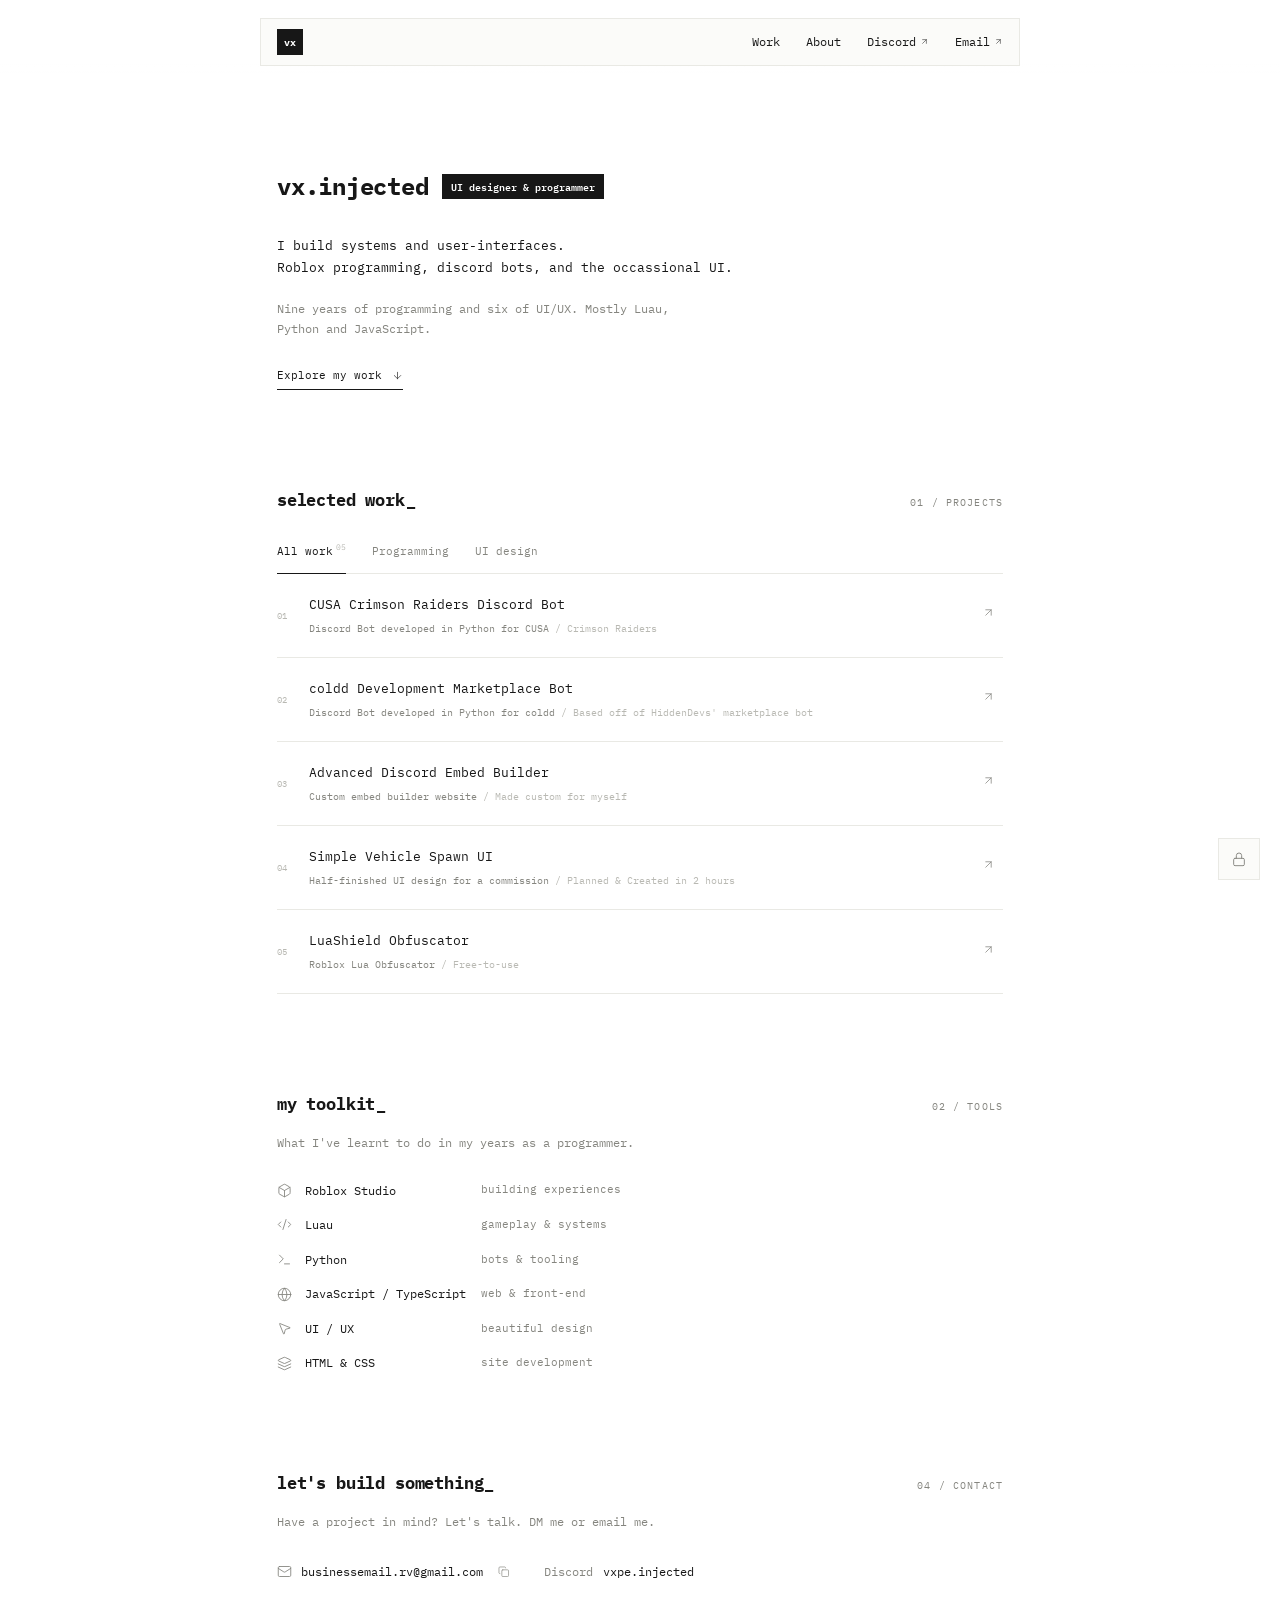
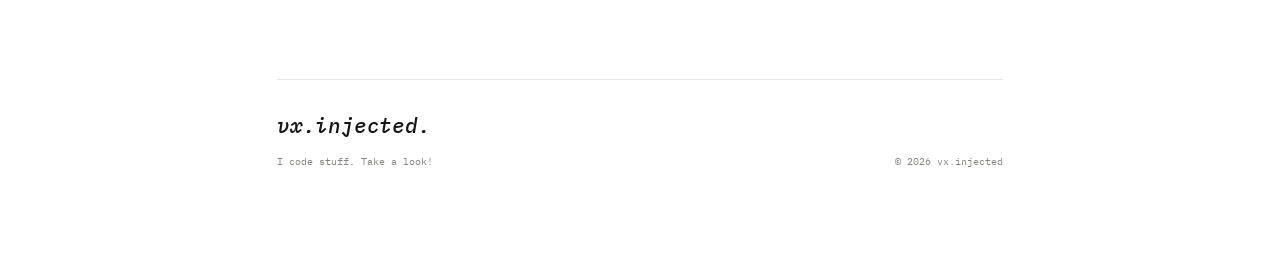
==== index.html @ 5417ff34 "Modify portfolio description and document title Updated the portfolio description and changed the do" ====
<!DOCTYPE html>
<html lang="en">
<head>
<meta charset="UTF-8">
<meta name="viewport" content="width=device-width, initial-scale=1">
<title>vx.injected</title>
<meta name="description" content="My portfolio (vx.injected), contact me on discord @vx.injected or via e-mail at vxpeinjected@coldd.dev.">
<meta name="theme-color" content="#ffffff">
<link rel="icon" type="image/png" href="favicon.png">
<link rel="preconnect" href="https://fonts.googleapis.com">
<link rel="preconnect" href="https://fonts.gstatic.com" crossorigin>
<link href="https://fonts.googleapis.com/css2?family=IBM+Plex+Mono:ital,wght@0,400;0,500;0,600;0,700;1,400;1,500&display=swap" rel="stylesheet">
<style>
:root{--bg:#fff;--paper:#fbfbf9;--ink:#171717;--mute:#85857f;--faint:#b9b9b3;--line:#e9e9e4;--fill:#f4f4f1;--ease:cubic-bezier(.2,.7,.2,1)}
*{box-sizing:border-box;margin:0;padding:0}
html{scroll-behavior:smooth;scroll-padding-top:96px}
body{background:var(--bg);color:var(--ink);font:13px/1.7 "IBM Plex Mono",ui-monospace,SFMono-Regular,Menlo,Consolas,monospace;-webkit-font-smoothing:antialiased;padding-bottom:90px}
body::before{content:"";position:fixed;top:0;left:0;right:0;height:20px;background:var(--bg);z-index:29;pointer-events:none}
a{color:inherit;text-decoration:none}
button{font:inherit;color:inherit;background:none;border:0;cursor:pointer;text-align:left}
svg.i{width:1em;height:1em;fill:none;stroke:currentColor;stroke-width:1.4;stroke-linecap:round;stroke-linejoin:round;flex-shrink:0}
::selection{background:var(--ink);color:#fff}

/* nav */
.navwrap{max-width:none;margin:0;padding:18px 12px 12px;position:sticky;top:0;z-index:30;background:linear-gradient(var(--bg) 78%,rgba(255,255,255,0))}
.navwrap .bar{max-width:760px;margin:0 auto}
.bar{display:flex;align-items:center;justify-content:space-between;height:48px;padding:0 16px;background:rgba(251,251,249,.9);border:1px solid var(--line);backdrop-filter:blur(8px);transition:box-shadow .3s}
.bar.stuck{box-shadow:0 6px 24px -14px rgba(0,0,0,.25)}
.logo{display:grid;place-items:center;width:26px;height:26px;background:var(--ink);color:#fff;font-size:10px;font-weight:700;letter-spacing:.04em;transition:transform .4s var(--ease),background .25s,color .25s,box-shadow .25s}
.logo:hover{transform:rotate(-8deg) scale(1.08);box-shadow:3px 3px 0 var(--faint)}
.links{display:flex;gap:26px}
.links a{position:relative;font-size:11.5px;display:inline-flex;align-items:center;gap:4px;padding:4px 0}
.links a::after{content:"";position:absolute;left:0;bottom:0;height:1px;width:100%;background:var(--ink);transform:scaleX(0);transform-origin:right;transition:transform .35s var(--ease)}
.links a:hover::after{transform:scaleX(1);transform-origin:left}
.links a svg{font-size:9px;transition:transform .3s var(--ease)}
.links a:hover svg{transform:translate(2px,-2px)}

.col{max-width:784px;margin:0 auto;padding:0 29px}

/* hero */
.hero{padding-top:72px}
.status{display:flex;align-items:center;gap:8px;font-size:9.5px;letter-spacing:.14em;text-transform:uppercase;color:var(--mute)}
.dot{position:relative;width:6px;height:6px;border-radius:50%;background:var(--ink)}
.dot::after{content:"";position:absolute;inset:-4px;border-radius:50%;border:1px solid var(--ink);opacity:0;animation:ping 2.4s infinite}
@keyframes ping{0%{transform:scale(.4);opacity:.5}80%,100%{transform:scale(1.5);opacity:0}}
.nameRow{display:flex;align-items:center;flex-wrap:wrap;gap:14px;margin-top:22px}
h1{font-size:24px;font-weight:700;letter-spacing:-.01em;line-height:1.2}
.badge{background:var(--ink);color:#fff;font-size:10px;font-weight:600;padding:4px 9px;transition:transform .3s var(--ease),box-shadow .3s}
.badge:hover{transform:translate(-2px,-2px);box-shadow:3px 3px 0 var(--faint)}
.tag{margin-top:34px;font-size:13px;white-space:pre-line}
.intro{margin-top:20px;font-size:12px;color:var(--mute);max-width:430px}
.explore{display:inline-flex;align-items:center;gap:10px;margin-top:26px;font-size:11px;padding-bottom:5px;border-bottom:1px solid var(--ink)}
.explore svg{transition:transform .45s var(--ease)}
.explore:hover svg{transform:translateY(3px)}

/* sections */
section.s{margin-top:96px}
.sh{display:flex;justify-content:space-between;align-items:baseline}
h2{font-size:17px;font-weight:700;letter-spacing:-.01em}
.cur{display:inline-block;animation:blink 1.1s steps(1) infinite;margin-left:1px}
@keyframes blink{50%{opacity:0}}
.lab{font-size:9.5px;letter-spacing:.12em;text-transform:uppercase;color:var(--mute)}
.blurb{margin-top:14px;font-size:11.5px;color:var(--mute)}

.tabs{position:relative;display:flex;gap:26px;margin-top:26px;border-bottom:1px solid var(--line)}
.tab{position:relative;padding:0 0 12px;font-size:11px;color:var(--mute);transition:color .25s}
.tab:hover,.tab.on{color:var(--ink)}
.tab sup{font-size:7.5px;margin-left:3px;color:var(--faint)}
.ink{position:absolute;left:0;bottom:-1px;height:1px;background:var(--ink);transition:left .45s var(--ease),width .45s var(--ease)}

.row{position:relative;display:grid;grid-template-columns:32px 1fr 30px;align-items:center;width:100%;padding:20px 0;border-bottom:1px solid var(--line)}
.row::before{content:"";position:absolute;inset:0;background:var(--fill);transform:scaleY(0);transform-origin:bottom;transition:transform .35s var(--ease);z-index:0}
.row:hover::before,.row:focus-visible::before{transform:scaleY(1)}
.row>*{position:relative;z-index:1}
.row .n{font-size:9px;color:var(--faint);transition:color .25s}
.row .rt{display:block;transition:transform .4s var(--ease)}
.row:hover .rt{transform:translateX(8px)}
.row:hover .n{color:var(--ink)}
.row .t{display:block;font-size:13px}
.row .m{display:block;margin-top:4px;font-size:10px;color:var(--mute)}
.row .m i{font-style:normal;color:var(--faint);margin-left:6px}
.row .ar{justify-self:center;color:var(--mute);font-size:13px;transition:transform .4s var(--ease),color .25s}
.row:hover .ar{transform:translate(-2px,-2px);color:var(--ink)}
.empty{padding:26px 0;font-size:11.5px;color:var(--mute);border-bottom:1px solid var(--line)}

/* toolkit */
.tools{margin-top:28px;display:grid;gap:15px}
.tool{display:grid;grid-template-columns:28px 176px 1fr;align-items:center;font-size:11.5px}
.tool svg{font-size:15px;color:var(--mute);transition:transform .4s var(--ease),color .25s}
.tool:hover svg{transform:rotate(-8deg) scale(1.2);color:var(--ink)}
.tool span.d{font-size:10.5px;color:var(--mute);transition:transform .35s var(--ease)}
.tool:hover span.d{transform:translateX(5px)}

/* gallery */
.gal{margin-top:28px;display:grid;grid-template-columns:repeat(5,1fr);gap:12px}
.item{display:block;width:100%}
.frame{border:1px solid var(--line);padding:5px;background:#fff;transition:transform .45s var(--ease),box-shadow .45s var(--ease),border-color .25s}
.item:hover .frame{transform:translateY(-6px) rotate(-.6deg);box-shadow:0 14px 26px -16px rgba(0,0,0,.35);border-color:var(--faint)}
.in{position:relative;aspect-ratio:126/156;background:var(--fill);display:grid;place-items:center;overflow:hidden}
.in img{position:absolute;inset:0;width:100%;height:100%;object-fit:cover;transition:transform .6s var(--ease)}
.item:hover .in img{transform:scale(1.05)}
.ph{display:grid;justify-items:center;gap:6px;color:var(--faint);font-size:7.5px;letter-spacing:.12em;text-transform:uppercase}
.ph svg{font-size:18px}
.in .gn{position:absolute;left:6px;bottom:5px;font-size:8px;color:var(--faint);z-index:1}
.item .cap{display:block;margin-top:14px;font-size:10px}

/* contact */
.contact{margin-top:28px;display:flex;align-items:center;flex-wrap:wrap;gap:6px 28px;font-size:11.5px}
.mail{display:inline-flex;align-items:center;gap:9px}
.mail>svg{font-size:15px;color:var(--mute)}
.copy{position:relative;display:inline-grid;place-items:center;width:24px;height:24px;color:var(--mute);transition:color .2s,transform .3s var(--ease)}
.copy:hover{color:var(--ink);transform:scale(1.15)}
.copy .tip{position:absolute;left:50%;bottom:130%;transform:translate(-50%,4px);background:var(--ink);color:#fff;font-size:9px;padding:2px 7px;opacity:0;pointer-events:none;transition:.25s var(--ease);white-space:nowrap}
.copy.ok .tip{opacity:1;transform:translate(-50%,0)}
.dc{display:inline-flex;gap:10px}
.dc b{font-weight:400;color:var(--mute)}

footer.f{margin-top:96px;padding-top:28px;border-top:1px solid var(--line)}
.fname{font-size:21px;font-style:italic;font-weight:500;letter-spacing:-.01em}
.frow{display:flex;justify-content:space-between;gap:12px;margin-top:10px;font-size:9.5px;color:var(--mute);flex-wrap:wrap}

/* lock */
.lock{position:fixed;right:20px;bottom:20px;z-index:40;width:42px;height:42px;display:grid;place-items:center;background:var(--paper);border:1px solid var(--line);color:var(--mute);font-size:16px;transition:transform .35s var(--ease),color .25s,border-color .25s,box-shadow .35s,background .25s}
.lock:hover{transform:translateY(-3px);color:#fff;background:var(--ink);border-color:var(--ink);box-shadow:3px 3px 0 var(--faint)}
.lock .sh2{transition:transform .35s var(--ease);transform-origin:12px 11px}
.lock:hover .sh2{transform:translateY(-2px) rotate(-14deg)}

/* modal */
.modal{position:fixed;inset:0;z-index:60;display:grid;place-items:center;padding:20px;background:rgba(20,20,18,.42);backdrop-filter:blur(7px);opacity:0;visibility:hidden;transition:opacity .3s,visibility .3s}
.modal.open{opacity:1;visibility:visible}
.dlg{position:relative;width:min(900px,100%);max-height:94vh;overflow:auto;background:#fff;padding:44px 48px 34px;transform:translateY(18px) scale(.97);transition:transform .45s var(--ease)}
.modal.open .dlg{transform:none}
.x{position:absolute;right:20px;top:18px;width:34px;height:34px;display:grid;place-items:center;font-size:18px;transition:transform .35s var(--ease)}
.x:hover{transform:rotate(90deg)}
.eb{font-size:9.5px;letter-spacing:.12em;text-transform:uppercase;color:var(--mute)}
.dlg h3{margin-top:18px;font-size:21px;font-weight:700;letter-spacing:-.01em}
.media{position:relative;margin-top:24px;aspect-ratio:16/9;background:var(--fill);border:1px solid var(--line);display:grid;place-items:center;overflow:hidden}
.media img{position:absolute;inset:0;width:100%;height:100%;object-fit:contain;background:var(--fill);transition:opacity .3s}
.mb{position:absolute;top:50%;transform:translateY(-50%);width:38px;height:38px;display:grid;place-items:center;background:rgba(255,255,255,.94);border:1px solid var(--line);font-size:15px;text-align:center;z-index:2;transition:background .25s,color .25s,transform .3s var(--ease),border-color .25s}
.mb.l{left:12px}.mb.r{right:12px}
.mb:hover{background:var(--ink);color:#fff;border-color:var(--ink)}
.mb.l:hover{transform:translateY(-50%) translateX(-3px)}.mb.r:hover{transform:translateY(-50%) translateX(3px)}
.cnt{position:absolute;left:12px;bottom:10px;z-index:2;font-size:9.5px;letter-spacing:.1em;background:rgba(255,255,255,.94);border:1px solid var(--line);padding:2px 8px}
.icap{margin-top:10px;font-size:11px;color:var(--mute);min-height:0}
.thumbs{display:flex;gap:8px;margin-top:12px;overflow-x:auto;padding:2px 2px 6px}
.thumbs button{flex:0 0 88px;aspect-ratio:16/10;border:1px solid var(--line);padding:2px;background:#fff;opacity:.5;transition:opacity .25s,border-color .25s,transform .3s var(--ease)}
.thumbs button:hover{opacity:.85;transform:translateY(-2px)}
.thumbs button.on{opacity:1;border-color:var(--ink)}
.thumbs img{display:block;width:100%;height:100%;object-fit:cover}
.media .ph{font-size:10px;gap:8px;text-transform:none;letter-spacing:0}
.media .ph svg{font-size:32px}
.dlg .desc{margin-top:24px;font-size:12.5px;color:#3d3d39;white-space:pre-line}
.chips{display:flex;flex-wrap:wrap;gap:8px;margin-top:16px}
.chips span{border:1px solid var(--line);padding:3px 9px;font-size:10px;transition:background .2s,color .2s,border-color .2s}
.chips span:hover{background:var(--ink);color:#fff;border-color:var(--ink)}
.visit{display:inline-flex;align-items:center;gap:8px;margin-top:20px;padding:9px 15px;border:1px solid var(--ink);font-size:11px;background:linear-gradient(var(--ink),var(--ink)) left/0 100% no-repeat;transition:background-size .4s var(--ease),color .3s}
.visit:hover{background-size:100% 100%;color:#fff}
.visit svg{transition:transform .3s var(--ease)}
.visit:hover svg{transform:translate(2px,-2px)}
.mnav{display:flex;align-items:center;justify-content:space-between;margin-top:30px;padding-top:16px;border-top:1px solid var(--line);font-size:10.5px;color:var(--mute)}
.mnav button{display:inline-flex;gap:6px;align-items:center;transition:color .2s,transform .3s var(--ease)}
.mnav button:hover{color:var(--ink)}
.mnav .pv:hover{transform:translateX(-3px)}.mnav .nx:hover{transform:translateX(3px)}
.mnav button[disabled]{opacity:.3;pointer-events:none}

/* password */
.pwdlg{width:min(400px,100%);padding:34px 32px 28px}
.pwdlg h3{font-size:16px;margin-top:14px}
.pwdlg p{font-size:11px;color:var(--mute);margin-top:6px}
.pwdlg form{margin-top:20px;display:flex;gap:8px}
.pwdlg input{flex:1;min-width:0;border:1px solid var(--line);padding:10px 12px;font:inherit;font-size:12px;outline:none;transition:border-color .2s}
.pwdlg input:focus{border-color:var(--ink)}
.go{padding:0 16px;background:var(--ink);color:#fff;font-size:11px;transition:transform .3s var(--ease),box-shadow .3s}
.go:hover{transform:translate(-2px,-2px);box-shadow:3px 3px 0 var(--faint)}
.err{height:14px;margin-top:10px;font-size:10px;color:#b3261e}
.shake{animation:shake .4s}
@keyframes shake{20%,60%{transform:translateX(-7px)}40%,80%{transform:translateX(7px)}}

/* reveal */
.rv{opacity:0;transform:translateY(16px);transition:opacity .8s var(--ease),transform .8s var(--ease);transition-delay:var(--d,0s)}
.rv.show{opacity:1;transform:none}
@media(max-width:640px){
  .col{padding:0 20px}.navwrap{padding:0 10px}.links{gap:16px}
  .gal{grid-template-columns:repeat(3,1fr)}
  .tool{grid-template-columns:26px 132px 1fr}
  .dlg{padding:34px 22px 24px}.dlg h3{font-size:18px}
  .hero{padding-top:56px}
}
@media(prefers-reduced-motion:reduce){*{animation:none!important;transition:none!important}.rv{opacity:1;transform:none}}
</style>
</head>
<body>

<div class="navwrap"><div class="bar" id="bar">
  <a class="logo" id="logo" href="#top" aria-label="home">VX</a>
  <nav class="links">
    <a href="#work">Work</a>
    <a href="#about">About</a>
    <a id="nDiscord" href="#contact">Discord <svg class="i"><use href="#i-ur"/></svg></a>
    <a id="nEmail" href="#contact">Email <svg class="i"><use href="#i-ur"/></svg></a>
  </nav>
</div></div>

<main class="col" id="top">
  <section class="hero" id="about">
    <div class="status rv" id="status"><span class="dot"></span><span id="statusT"></span></div>
    <div class="nameRow rv" style="--d:.08s"><h1 id="name"></h1><span class="badge" id="badge"></span></div>
    <p class="tag rv" style="--d:.16s" id="tag"></p>
    <p class="intro rv" style="--d:.24s" id="intro"></p>
    <a class="explore rv" style="--d:.32s" href="#work">Explore my work <svg class="i"><use href="#i-down"/></svg></a>
  </section>

  <section class="s" id="work">
    <div class="sh rv"><h2>selected work<span class="cur">_</span></h2><span class="lab">01 / Projects</span></div>
    <div class="tabs rv" id="tabs" style="--d:.06s">
      <button class="tab on" data-f="all">All work<sup id="cAll">00</sup></button>
      <button class="tab" data-f="programming">Programming</button>
      <button class="tab" data-f="ui design">UI design</button>
      <span class="ink" id="inkbar"></span>
    </div>
    <div id="list"></div>
  </section>

  <section class="s" id="toolkit">
    <div class="sh rv"><h2>my toolkit<span class="cur">_</span></h2><span class="lab">02 / Tools</span></div>
    <p class="blurb rv" id="tkB"></p>
    <div class="tools" id="tools"></div>
  </section>

  <section class="s" id="gallery">
    <div class="sh rv"><h2>interface explorations<span class="cur">_</span></h2><span class="lab">03 / Gallery</span></div>
    <p class="blurb rv" id="gaB"></p>
    <div class="gal" id="gal"></div>
  </section>

  <section class="s" id="contact">
    <div class="sh rv"><h2>let's build something<span class="cur">_</span></h2><span class="lab">04 / Contact</span></div>
    <p class="blurb rv" id="coB"></p>
    <div class="contact rv" style="--d:.1s">
      <span class="mail"><svg class="i"><use href="#i-mail"/></svg><span id="email"></span>
        <button class="copy" id="copy" aria-label="copy email"><svg class="i"><use href="#i-copy"/></svg><span class="tip">copied</span></button></span>
      <span class="dc"><b>Discord</b><span id="disc"></span></span>
    </div>
  </section>

  <footer class="f rv">
    <div class="fname" id="fname"></div>
    <div class="frow"><span id="fnote"></span><span id="fcopy"></span></div>
  </footer>
</main>

<button class="lock" id="lock" aria-label="manage site">
  <svg class="i" viewBox="0 0 24 24"><rect width="16" height="11" x="4" y="11" rx="2"/><g class="sh2"><path d="M8 11V7a4 4 0 0 1 8 0v4"/></g></svg>
</button>

<div class="modal" id="modal"><div class="dlg" id="dlg" role="dialog" aria-modal="true"></div></div>

<div class="modal" id="pw"><div class="dlg pwdlg" id="pwd" role="dialog" aria-modal="true">
  <button class="x" id="pwx" aria-label="close"><svg class="i"><use href="#i-x"/></svg></button>
  <div class="eb">restricted</div>
  <h3>enter password</h3>
  <p>Management access only.</p>
  <form id="pwf"><input id="pwi" type="password" autocomplete="off" placeholder="password" aria-label="password"><button class="go" type="submit">unlock</button></form>
  <div class="err" id="pwe"></div>
</div></div>

<svg width="0" height="0" style="position:absolute" aria-hidden="true">
<symbol id="i-ur" viewBox="0 0 24 24"><path d="M7 7h10v10"/><path d="M7 17 17 7"/></symbol>
<symbol id="i-down" viewBox="0 0 24 24"><path d="M12 5v14"/><path d="m19 12-7 7-7-7"/></symbol>
<symbol id="i-mail" viewBox="0 0 24 24"><rect width="20" height="16" x="2" y="4" rx="2"/><path d="m22 7-8.97 5.7a1.94 1.94 0 0 1-2.06 0L2 7"/></symbol>
<symbol id="i-copy" viewBox="0 0 24 24"><rect width="14" height="14" x="8" y="8" rx="2"/><path d="M4 16c-1.1 0-2-.9-2-2V4c0-1.1.9-2 2-2h10c1.1 0 2 .9 2 2"/></symbol>
<symbol id="i-x" viewBox="0 0 24 24"><path d="M18 6 6 18"/><path d="m6 6 12 12"/></symbol>
<symbol id="i-image" viewBox="0 0 24 24"><rect width="18" height="18" x="3" y="3" rx="2"/><circle cx="9" cy="9" r="2"/><path d="m21 15-3.09-3.09a2 2 0 0 0-2.82 0L6 21"/></symbol>
<symbol id="i-cube" viewBox="0 0 24 24"><path d="M21 8a2 2 0 0 0-1-1.73l-7-4a2 2 0 0 0-2 0l-7 4A2 2 0 0 0 3 8v8a2 2 0 0 0 1 1.73l7 4a2 2 0 0 0 2 0l7-4A2 2 0 0 0 21 16Z"/><path d="m3.3 7 8.7 5 8.7-5"/><path d="M12 22V12"/></symbol>
<symbol id="i-code" viewBox="0 0 24 24"><path d="m18 16 4-4-4-4"/><path d="m6 8-4 4 4 4"/><path d="m14.5 4-5 16"/></symbol>
<symbol id="i-pen" viewBox="0 0 24 24"><path d="M15.707 21.293a1 1 0 0 1-1.414 0l-1.586-1.586a1 1 0 0 1 0-1.414l5.586-5.586a1 1 0 0 1 1.414 0l1.586 1.586a1 1 0 0 1 0 1.414z"/><path d="m18 13-1.375-6.874a1 1 0 0 0-.746-.776L3.235 2.028a1 1 0 0 0-1.207 1.207L5.35 15.879a1 1 0 0 0 .776.746L13 18"/><path d="m2.3 2.3 7.286 7.286"/><circle cx="11" cy="11" r="2"/></symbol>
<symbol id="i-cursor" viewBox="0 0 24 24"><path d="M4.037 4.688a.495.495 0 0 1 .651-.651l16 6.5a.5.5 0 0 1-.063.947l-6.124 1.58a2 2 0 0 0-1.438 1.435l-1.579 6.126a.5.5 0 0 1-.947.063z"/></symbol>
<symbol id="i-layers" viewBox="0 0 24 24"><path d="M12.83 2.18a2 2 0 0 0-1.66 0L2.6 6.08a1 1 0 0 0 0 1.83l8.58 3.91a2 2 0 0 0 1.66 0l8.58-3.9a1 1 0 0 0 0-1.83Z"/><path d="m22 17.65-9.17 4.16a2 2 0 0 1-1.66 0L2 17.65"/><path d="m22 12.65-9.17 4.16a2 2 0 0 1-1.66 0L2 12.65"/></symbol>
<symbol id="i-terminal" viewBox="0 0 24 24"><polyline points="4 17 10 11 4 5"/><line x1="12" x2="20" y1="19" y2="19"/></symbol>
<symbol id="i-globe" viewBox="0 0 24 24"><circle cx="12" cy="12" r="10"/><path d="M12 2a14.5 14.5 0 0 0 0 20 14.5 14.5 0 0 0 0-20"/><path d="M2 12h20"/></symbol>
</svg>

<script>
const HASH="03fd53d650c9f7d10366978eed4f17213322e3159279042067c80cd8931dc861";
const DEFAULT={"site": {"name": "vx.injected", "logo": "VX", "badge": "programmer & UI designer", "status": "open for commissions", "statusOn": true, "tagline": "I build systems and interfaces.\nRoblox programming, bots and thoughtful UI design.", "intro": "Nine years of programming and six of UI/UX. Mostly Luau, Python and JavaScript. Based in England.", "email": "businessemail.rv@gmail.com", "discord": "vxpe.injected", "discordUrl": "", "toolkitBlurb": "The tools behind the pixels and the play.", "galleryBlurb": "A little space for screens, concepts, and experiments.", "contactBlurb": "Have a project in mind? Let's talk.", "footerNote": "Code with purpose. Design with care."}, "projects": [], "toolkit": [{"id": "t1", "name": "Roblox Studio", "desc": "building experiences", "icon": "cube"}, {"id": "t2", "name": "Luau", "desc": "gameplay & systems", "icon": "code"}, {"id": "t3", "name": "Python", "desc": "bots & tooling", "icon": "terminal"}, {"id": "t4", "name": "JavaScript / TypeScript", "desc": "web & front-end", "icon": "globe"}, {"id": "t5", "name": "UI / UX", "desc": "player-first design", "icon": "cursor"}], "gallery": []};
const $=(s,r=document)=>r.querySelector(s);
const esc=s=>String(s==null?"":s).replace(/[&<>"']/g,c=>({"&":"&amp;","<":"&lt;",">":"&gt;",'"':"&quot;","'":"&#39;"}[c]));
const url=u=>/^https?:\/\//i.test(u||"")?u:"";
const img=u=>/^(https?:\/\/|uploads\/|data:image\/)/i.test(u||"")?u:"";
const ico=n=>`<svg class="i"><use href="#i-${n}"/></svg>`;
const pad=n=>String(n).padStart(2,"0");
let D=DEFAULT, filter="all", cur=null;

function norm(d){
  d=d||{};
  return {site:Object.assign({},DEFAULT.site,d.site||{}),
    projects:Array.isArray(d.projects)?d.projects:[],
    toolkit:Array.isArray(d.toolkit)?d.toolkit:DEFAULT.toolkit,
    gallery:Array.isArray(d.gallery)?d.gallery:[]};
}
async function load(){
  try{const r=await fetch("data.json?"+Date.now(),{cache:"no-store"});if(r.ok)D=norm(await r.json());}catch(e){D=norm(DEFAULT)}
  render();
}

function render(){
  const s=D.site;
  document.title=s.name+" - "+s.badge;
  $("#logo").textContent=s.logo||"VX";
  $("#name").textContent=s.name;
  $("#badge").textContent=s.badge;
  $("#tag").textContent=s.tagline;
  $("#intro").textContent=s.intro;
  const st=$("#status");st.style.display=s.statusOn&&s.status?"":"none";$("#statusT").textContent=s.status;
  $("#email").textContent=s.email;
  $("#nEmail").href="mailto:"+s.email;
  const du=url(s.discordUrl);
  const nd=$("#nDiscord");nd.href=du||"#contact";if(du){nd.target="_blank";nd.rel="noopener"}else{nd.removeAttribute("target")}
  $("#disc").textContent=s.discord;
  $("#tkB").textContent=s.toolkitBlurb;$("#gaB").textContent=s.galleryBlurb;$("#coB").textContent=s.contactBlurb;
  $("#fname").textContent=s.name+".";$("#fnote").textContent=s.footerNote;$("#fcopy").textContent="© "+new Date().getFullYear()+" "+s.name;
  $("#cAll").textContent=pad(D.projects.length);
  renderList();
  $("#toolkit").style.display=D.toolkit.length?"":"none";
  $("#tools").innerHTML=D.toolkit.map((t,i)=>`<div class="tool rv" style="--d:${i*.06}s">${ico(t.icon||"cube")}<span>${esc(t.name)}</span><span class="d">${esc(t.desc)}</span></div>`).join("");
  $("#gallery").style.display=D.gallery.length?"":"none";
  $("#gal").innerHTML=D.gallery.map((g,i)=>`<button class="item rv" style="--d:${i*.07}s" data-g="${i}"><div class="frame"><div class="in">${img(g.image)?`<img src="${esc(img(g.image))}" alt="${esc(g.caption)}" loading="lazy">`:`<div class="ph">${ico("image")}<span>no image</span></div>`}<span class="gn">${pad(i+1)}</span></div></div><span class="cap">${esc(g.caption)}</span></button>`).join("");
  reveal();placeInk();
}
function vis(){return filter==="all"?D.projects:D.projects.filter(p=>(p.category||"programming")===filter)}
function renderList(){
  const L=vis();
  $("#list").innerHTML=L.length?L.map((p,i)=>`<button class="row rv" style="--d:${i*.07}s" data-p="${i}"><span class="n">${pad(i+1)}</span><span class="rt"><span class="t">${esc(p.title)}</span><span class="m">${esc(p.meta||"")}${p.note?`<i>/ ${esc(p.note)}</i>`:""}</span></span><span class="ar">${ico("ur")}</span></button>`).join(""):`<div class="empty rv">${D.projects.length?"nothing in this category yet.":"projects coming soon."}</div>`;
  reveal();
}
let io;
function reveal(){
  io&&io.disconnect();
  io=new IntersectionObserver(es=>es.forEach(e=>{if(e.isIntersecting){
    const t=e.target;t.classList.add("show");io.unobserve(t);
    const done=()=>{t.classList.remove("rv","show");t.style.removeProperty("--d")};
    t.addEventListener("transitionend",ev=>{if(ev.target===t&&ev.propertyName==="opacity")done()});
    setTimeout(done,(parseFloat(t.style.getPropertyValue("--d"))||0)*1000+1100);
  }}),{threshold:.08,rootMargin:"0px 0px -4% 0px"});
  document.querySelectorAll(".rv:not(.show)").forEach(el=>io.observe(el));
}
function placeInk(){const t=$(".tab.on"),k=$("#inkbar");if(!t)return;k.style.left=t.offsetLeft+"px";k.style.width=t.offsetWidth+"px"}

$("#tabs").addEventListener("click",e=>{const b=e.target.closest(".tab");if(!b)return;
  document.querySelectorAll(".tab").forEach(x=>x.classList.toggle("on",x===b));filter=b.dataset.f;placeInk();renderList()});
addEventListener("resize",placeInk);
addEventListener("scroll",()=>$("#bar").classList.toggle("stuck",scrollY>20),{passive:true});
document.fonts&&document.fonts.ready.then(placeInk);

/* modal */
function openM(kind,i){
  cur={kind,i};drawM();$("#modal").classList.add("open");document.body.style.overflow="hidden";
}
function imgsOf(it){
  if(Array.isArray(it.images)&&it.images.length)return it.images.filter(x=>img(x&&x.src));
  return img(it.image)?[{src:it.image,caption:""}]:[];
}
function drawM(){
  const {kind,i}=cur,L=kind==="p"?vis():D.gallery,it=L[i];if(!it)return closeM();
  const ims=imgsOf(it),multi=ims.length>1,lk=url(it.link);
  cur.ims=ims;cur.k=0;
  const media=`<div class="media">${ims.length?`<img id="mimg" alt="">`:`<div class="ph">${ico("image")}<span>no preview yet</span></div>`}${multi?`<button class="mb l" data-im="-1" aria-label="previous image">←</button><button class="mb r" data-im="1" aria-label="next image">→</button><span class="cnt" id="cnt"></span>`:""}</div><div class="icap" id="icap"></div>${multi?`<div class="thumbs" id="thumbs">${ims.map((m,n)=>`<button data-th="${n}" aria-label="image ${n+1}"><img src="${esc(img(m.src))}" alt=""></button>`).join("")}</div>`:""}`;
  const eb=kind==="p"?`project preview / ${esc(it.category||"programming")}`:`image preview / ${pad(i+1)}`;
  const title=kind==="p"?it.title:(it.title||it.caption);
  const tags=kind==="p"&&it.tags&&it.tags.length?`<div class="chips">${it.tags.map(t=>`<span>${esc(t)}</span>`).join("")}</div>`:"";
  $("#dlg").innerHTML=`<button class="x" data-close aria-label="close">${ico("x")}</button>
  <div class="eb">${eb}</div><h3>${esc(title)}</h3>${media}
  ${it.desc?`<p class="desc">${esc(it.desc)}</p>`:""}${tags}
  ${lk?`<a class="visit" href="${esc(lk)}" target="_blank" rel="noopener">view project ${ico("ur")}</a>`:""}
  <div class="mnav"><button class="pv" ${i===0?"disabled":""} data-nav="-1">← prev</button><span>${pad(i+1)} / ${pad(L.length)}</span><button class="nx" ${i===L.length-1?"disabled":""} data-nav="1">next →</button></div>`;
  if(ims.length)setImg(0,true);
}
function setImg(n,first){
  const ims=cur.ims;if(!ims||!ims.length)return;
  n=(n+ims.length)%ims.length;cur.k=n;
  const el=$("#mimg"),m=ims[n];if(!el)return;
  const apply=()=>{el.src=img(m.src);el.alt=m.caption||"";el.style.opacity=1};
  if(first)apply();else{el.style.opacity=0;clearTimeout(setImg.t);setImg.t=setTimeout(apply,170)}
  $("#icap").textContent=m.caption||"";
  const c=$("#cnt");if(c)c.textContent=pad(n+1)+" / "+pad(ims.length);
  document.querySelectorAll("#thumbs button").forEach((b,k)=>b.classList.toggle("on",k===n));
}
function closeM(){$("#modal").classList.remove("open");document.body.style.overflow=""}
$("#list").addEventListener("click",e=>{const r=e.target.closest(".row");if(r)openM("p",+r.dataset.p)});
$("#gal").addEventListener("click",e=>{const r=e.target.closest(".item");if(r)openM("g",+r.dataset.g)});
$("#modal").addEventListener("click",e=>{
  if(e.target.id==="modal"||e.target.closest("[data-close]"))return closeM();
  const im=e.target.closest("[data-im]");if(im)return setImg(cur.k+ +im.dataset.im);
  const th=e.target.closest("[data-th]");if(th)return setImg(+th.dataset.th);
  const n=e.target.closest("[data-nav]");if(n){cur.i+=+n.dataset.nav;drawM()}});

/* copy */
$("#copy").addEventListener("click",async()=>{
  try{await navigator.clipboard.writeText(D.site.email)}catch(e){const t=document.createElement("textarea");t.value=D.site.email;document.body.appendChild(t);t.select();document.execCommand("copy");t.remove()}
  const b=$("#copy");b.classList.add("ok");setTimeout(()=>b.classList.remove("ok"),1400)});

/* lock */
const pwM=$("#pw");
$("#lock").addEventListener("click",()=>{pwM.classList.add("open");$("#pwe").textContent="";setTimeout(()=>$("#pwi").focus(),150)});
function closePw(){pwM.classList.remove("open");$("#pwi").value=""}
$("#pwx").addEventListener("click",closePw);
pwM.addEventListener("click",e=>{if(e.target===pwM)closePw()});
async function sha(t){const b=await crypto.subtle.digest("SHA-256",new TextEncoder().encode(t));return [...new Uint8Array(b)].map(x=>x.toString(16).padStart(2,"0")).join("")}
$("#pwf").addEventListener("submit",async e=>{
  e.preventDefault();
  if(!(window.crypto&&crypto.subtle)){$("#pwe").textContent="needs a secure (https) connection";return}
  const h=await sha($("#pwi").value);
  if(h===HASH){sessionStorage.setItem("vx_auth",HASH);location.href="admin.html"}
  else{$("#pwe").textContent="wrong password";$("#pwi").value="";const d=$("#pwd");d.classList.remove("shake");void d.offsetWidth;d.classList.add("shake")}
});
addEventListener("keydown",e=>{
  if(e.key==="Escape"){closeM();closePw()}
  if($("#modal").classList.contains("open")&&cur){
    const many=cur.ims&&cur.ims.length>1;
    if(e.key==="ArrowRight"){if(many)setImg(cur.k+1);else{const L=cur.kind==="p"?vis():D.gallery;if(cur.i<L.length-1){cur.i++;drawM()}}}
    if(e.key==="ArrowLeft"){if(many)setImg(cur.k-1);else if(cur.i>0){cur.i--;drawM()}}}
});
load();
</script>
</body>
</html>
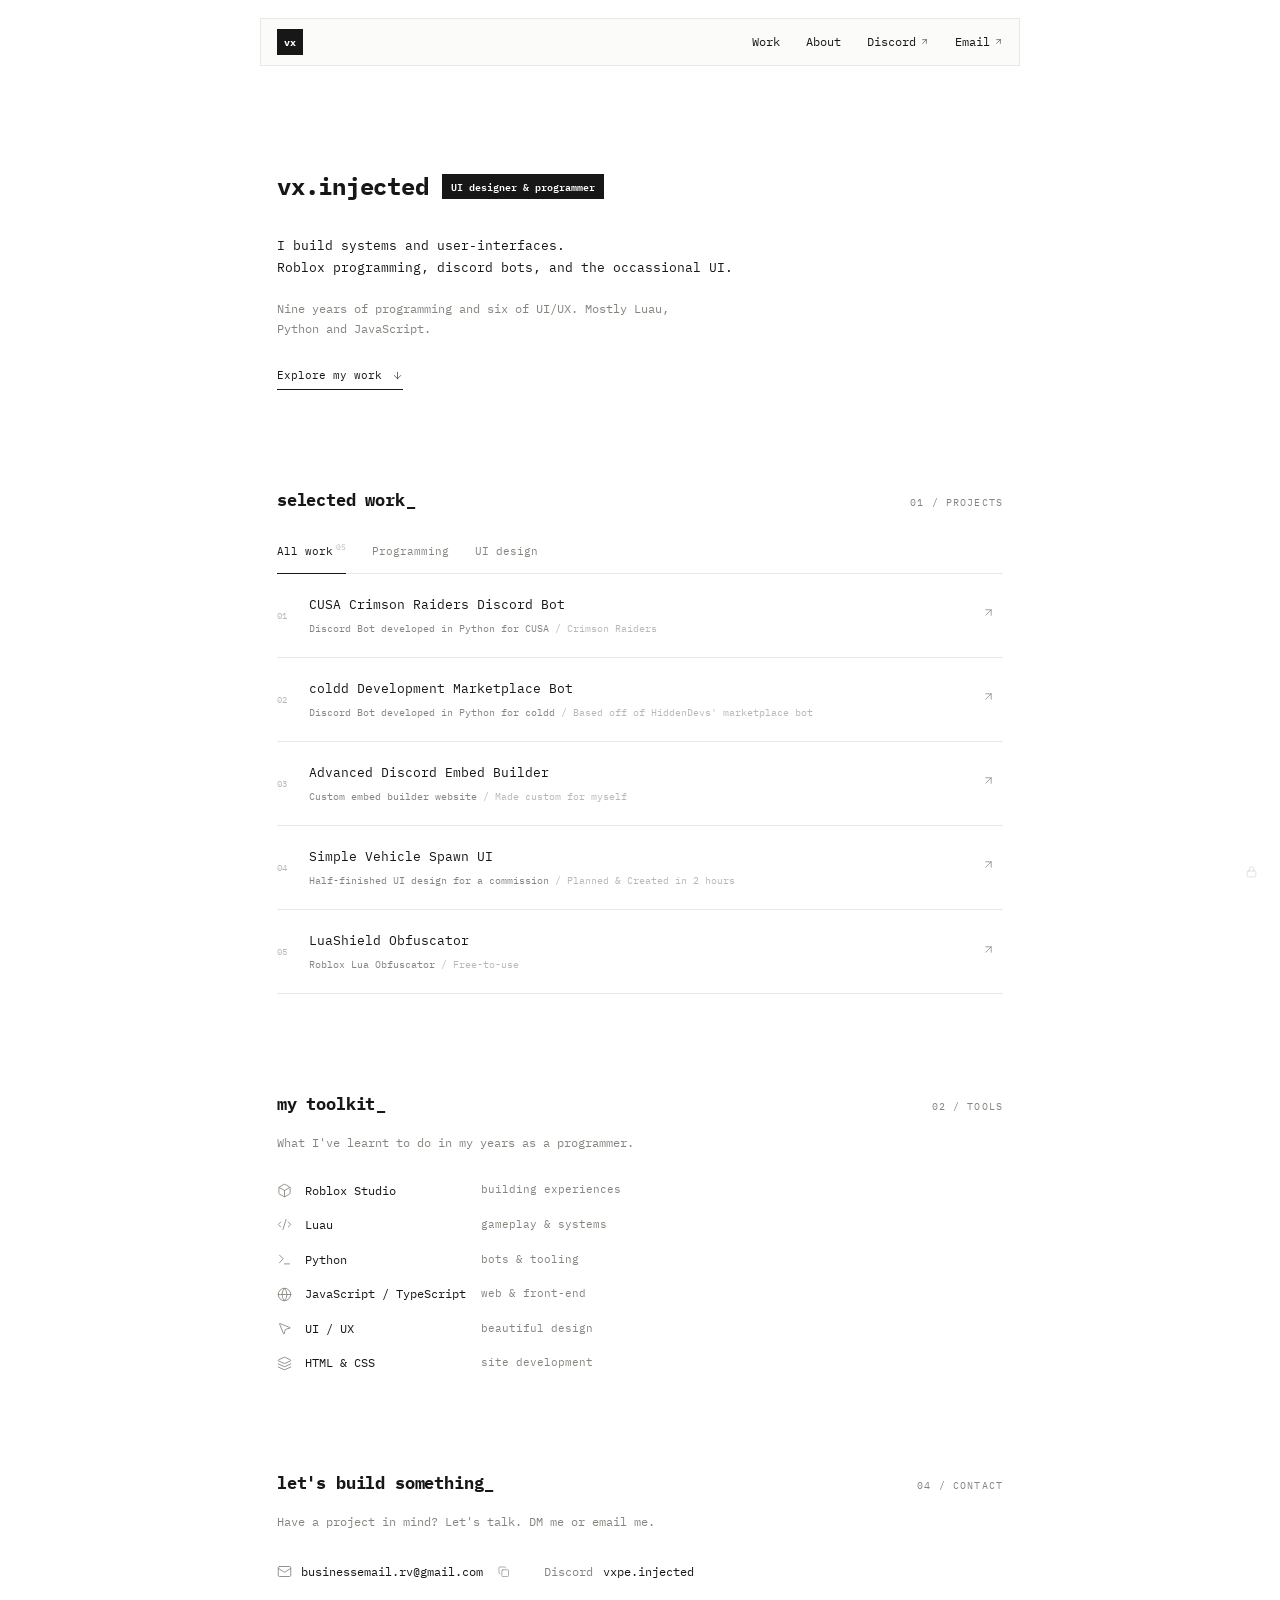
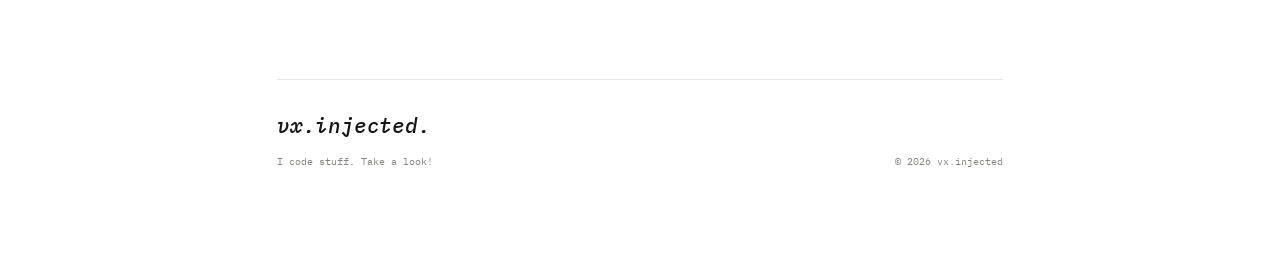
==== commit e2836d9d: "Fix admin password hash, quieter lock, friendlier popup" ====
--- a/index.html
+++ b/index.html
@@ -20,8 +20,6 @@
 button{font:inherit;color:inherit;background:none;border:0;cursor:pointer;text-align:left}
 svg.i{width:1em;height:1em;fill:none;stroke:currentColor;stroke-width:1.4;stroke-linecap:round;stroke-linejoin:round;flex-shrink:0}
 ::selection{background:var(--ink);color:#fff}
-
-/* nav */
 .navwrap{max-width:none;margin:0;padding:18px 12px 12px;position:sticky;top:0;z-index:30;background:linear-gradient(var(--bg) 78%,rgba(255,255,255,0))}
 .navwrap .bar{max-width:760px;margin:0 auto}
 .bar{display:flex;align-items:center;justify-content:space-between;height:48px;padding:0 16px;background:rgba(251,251,249,.9);border:1px solid var(--line);backdrop-filter:blur(8px);transition:box-shadow .3s}
@@ -34,10 +32,7 @@
 .links a:hover::after{transform:scaleX(1);transform-origin:left}
 .links a svg{font-size:9px;transition:transform .3s var(--ease)}
 .links a:hover svg{transform:translate(2px,-2px)}
-
 .col{max-width:784px;margin:0 auto;padding:0 29px}
-
-/* hero */
 .hero{padding-top:72px}
 .status{display:flex;align-items:center;gap:8px;font-size:9.5px;letter-spacing:.14em;text-transform:uppercase;color:var(--mute)}
 .dot{position:relative;width:6px;height:6px;border-radius:50%;background:var(--ink)}
@@ -52,8 +47,6 @@
 .explore{display:inline-flex;align-items:center;gap:10px;margin-top:26px;font-size:11px;padding-bottom:5px;border-bottom:1px solid var(--ink)}
 .explore svg{transition:transform .45s var(--ease)}
 .explore:hover svg{transform:translateY(3px)}
-
-/* sections */
 section.s{margin-top:96px}
 .sh{display:flex;justify-content:space-between;align-items:baseline}
 h2{font-size:17px;font-weight:700;letter-spacing:-.01em}
@@ -61,13 +54,11 @@
 @keyframes blink{50%{opacity:0}}
 .lab{font-size:9.5px;letter-spacing:.12em;text-transform:uppercase;color:var(--mute)}
 .blurb{margin-top:14px;font-size:11.5px;color:var(--mute)}
-
 .tabs{position:relative;display:flex;gap:26px;margin-top:26px;border-bottom:1px solid var(--line)}
 .tab{position:relative;padding:0 0 12px;font-size:11px;color:var(--mute);transition:color .25s}
 .tab:hover,.tab.on{color:var(--ink)}
 .tab sup{font-size:7.5px;margin-left:3px;color:var(--faint)}
 .ink{position:absolute;left:0;bottom:-1px;height:1px;background:var(--ink);transition:left .45s var(--ease),width .45s var(--ease)}
-
 .row{position:relative;display:grid;grid-template-columns:32px 1fr 30px;align-items:center;width:100%;padding:20px 0;border-bottom:1px solid var(--line)}
 .row::before{content:"";position:absolute;inset:0;background:var(--fill);transform:scaleY(0);transform-origin:bottom;transition:transform .35s var(--ease);z-index:0}
 .row:hover::before,.row:focus-visible::before{transform:scaleY(1)}
@@ -82,16 +73,12 @@
 .row .ar{justify-self:center;color:var(--mute);font-size:13px;transition:transform .4s var(--ease),color .25s}
 .row:hover .ar{transform:translate(-2px,-2px);color:var(--ink)}
 .empty{padding:26px 0;font-size:11.5px;color:var(--mute);border-bottom:1px solid var(--line)}
-
-/* toolkit */
 .tools{margin-top:28px;display:grid;gap:15px}
 .tool{display:grid;grid-template-columns:28px 176px 1fr;align-items:center;font-size:11.5px}
 .tool svg{font-size:15px;color:var(--mute);transition:transform .4s var(--ease),color .25s}
 .tool:hover svg{transform:rotate(-8deg) scale(1.2);color:var(--ink)}
 .tool span.d{font-size:10.5px;color:var(--mute);transition:transform .35s var(--ease)}
 .tool:hover span.d{transform:translateX(5px)}
-
-/* gallery */
 .gal{margin-top:28px;display:grid;grid-template-columns:repeat(5,1fr);gap:12px}
 .item{display:block;width:100%}
 .frame{border:1px solid var(--line);padding:5px;background:#fff;transition:transform .45s var(--ease),box-shadow .45s var(--ease),border-color .25s}
@@ -103,8 +90,6 @@
 .ph svg{font-size:18px}
 .in .gn{position:absolute;left:6px;bottom:5px;font-size:8px;color:var(--faint);z-index:1}
 .item .cap{display:block;margin-top:14px;font-size:10px}
-
-/* contact */
 .contact{margin-top:28px;display:flex;align-items:center;flex-wrap:wrap;gap:6px 28px;font-size:11.5px}
 .mail{display:inline-flex;align-items:center;gap:9px}
 .mail>svg{font-size:15px;color:var(--mute)}
@@ -120,12 +105,10 @@
 .frow{display:flex;justify-content:space-between;gap:12px;margin-top:10px;font-size:9.5px;color:var(--mute);flex-wrap:wrap}
 
 /* lock */
-.lock{position:fixed;right:20px;bottom:20px;z-index:40;width:42px;height:42px;display:grid;place-items:center;background:var(--paper);border:1px solid var(--line);color:var(--mute);font-size:16px;transition:transform .35s var(--ease),color .25s,border-color .25s,box-shadow .35s,background .25s}
-.lock:hover{transform:translateY(-3px);color:#fff;background:var(--ink);border-color:var(--ink);box-shadow:3px 3px 0 var(--faint)}
+.lock{position:fixed;right:14px;bottom:14px;z-index:40;width:30px;height:30px;display:grid;place-items:center;color:var(--faint);opacity:.55;font-size:13px;transition:opacity .3s,color .3s}
+.lock:hover{opacity:1;color:var(--ink)}
 .lock .sh2{transition:transform .35s var(--ease);transform-origin:12px 11px}
-.lock:hover .sh2{transform:translateY(-2px) rotate(-14deg)}
-
-/* modal */
+.lock:hover .sh2{transform:translateY(-1.5px)}
 .modal{position:fixed;inset:0;z-index:60;display:grid;place-items:center;padding:20px;background:rgba(20,20,18,.42);backdrop-filter:blur(7px);opacity:0;visibility:hidden;transition:opacity .3s,visibility .3s}
 .modal.open{opacity:1;visibility:visible}
 .dlg{position:relative;width:min(900px,100%);max-height:94vh;overflow:auto;background:#fff;padding:44px 48px 34px;transform:translateY(18px) scale(.97);transition:transform .45s var(--ease)}
@@ -164,8 +147,8 @@
 .mnav button[disabled]{opacity:.3;pointer-events:none}
 
 /* password */
-.pwdlg{width:min(400px,100%);padding:34px 32px 28px}
-.pwdlg h3{font-size:16px;margin-top:14px}
+.pwdlg{width:min(340px,100%);padding:30px 26px 22px;box-shadow:0 18px 50px -22px rgba(0,0,0,.35)}
+.pwdlg h3{font-size:15px;margin-top:0;font-weight:600}
 .pwdlg p{font-size:11px;color:var(--mute);margin-top:6px}
 .pwdlg form{margin-top:20px;display:flex;gap:8px}
 .pwdlg input{flex:1;min-width:0;border:1px solid var(--line);padding:10px 12px;font:inherit;font-size:12px;outline:none;transition:border-color .2s}
@@ -257,10 +240,8 @@
 
 <div class="modal" id="pw"><div class="dlg pwdlg" id="pwd" role="dialog" aria-modal="true">
   <button class="x" id="pwx" aria-label="close"><svg class="i"><use href="#i-x"/></svg></button>
-  <div class="eb">restricted</div>
-  <h3>enter password</h3>
-  <p>Management access only.</p>
-  <form id="pwf"><input id="pwi" type="password" autocomplete="off" placeholder="password" aria-label="password"><button class="go" type="submit">unlock</button></form>
+  <h3>Only vx here!</h3>
+  <form id="pwf"><input id="pwi" type="password" autocomplete="off" placeholder="password?" aria-label="password"><button class="go" type="submit">go</button></form>
   <div class="err" id="pwe"></div>
 </div></div>
 
@@ -281,7 +262,7 @@
 </svg>
 
 <script>
-const HASH="03fd53d650c9f7d10366978eed4f17213322e3159279042067c80cd8931dc861";
+const HASH="6cb8947f869a1332785a2c4a673cb8a2529c528a0de18239c4a4594782599b29";
 const DEFAULT={"site": {"name": "vx.injected", "logo": "VX", "badge": "programmer & UI designer", "status": "open for commissions", "statusOn": true, "tagline": "I build systems and interfaces.\nRoblox programming, bots and thoughtful UI design.", "intro": "Nine years of programming and six of UI/UX. Mostly Luau, Python and JavaScript. Based in England.", "email": "businessemail.rv@gmail.com", "discord": "vxpe.injected", "discordUrl": "", "toolkitBlurb": "The tools behind the pixels and the play.", "galleryBlurb": "A little space for screens, concepts, and experiments.", "contactBlurb": "Have a project in mind? Let's talk.", "footerNote": "Code with purpose. Design with care."}, "projects": [], "toolkit": [{"id": "t1", "name": "Roblox Studio", "desc": "building experiences", "icon": "cube"}, {"id": "t2", "name": "Luau", "desc": "gameplay & systems", "icon": "code"}, {"id": "t3", "name": "Python", "desc": "bots & tooling", "icon": "terminal"}, {"id": "t4", "name": "JavaScript / TypeScript", "desc": "web & front-end", "icon": "globe"}, {"id": "t5", "name": "UI / UX", "desc": "player-first design", "icon": "cursor"}], "gallery": []};
 const $=(s,r=document)=>r.querySelector(s);
 const esc=s=>String(s==null?"":s).replace(/[&<>"']/g,c=>({"&":"&amp;","<":"&lt;",">":"&gt;",'"':"&quot;","'":"&#39;"}[c]));
@@ -305,7 +286,7 @@
 
 function render(){
   const s=D.site;
-  document.title=s.name+" - "+s.badge;
+  document.title=s.name
   $("#logo").textContent=s.logo||"VX";
   $("#name").textContent=s.name;
   $("#badge").textContent=s.badge;
@@ -411,7 +392,7 @@
   if(!(window.crypto&&crypto.subtle)){$("#pwe").textContent="needs a secure (https) connection";return}
   const h=await sha($("#pwi").value);
   if(h===HASH){sessionStorage.setItem("vx_auth",HASH);location.href="admin.html"}
-  else{$("#pwe").textContent="wrong password";$("#pwi").value="";const d=$("#pwd");d.classList.remove("shake");void d.offsetWidth;d.classList.add("shake")}
+  else{$("#pwe").textContent="nope, try again";$("#pwi").value="";const d=$("#pwd");d.classList.remove("shake");void d.offsetWidth;d.classList.add("shake")}
 });
 addEventListener("keydown",e=>{
   if(e.key==="Escape"){closeM();closePw()}
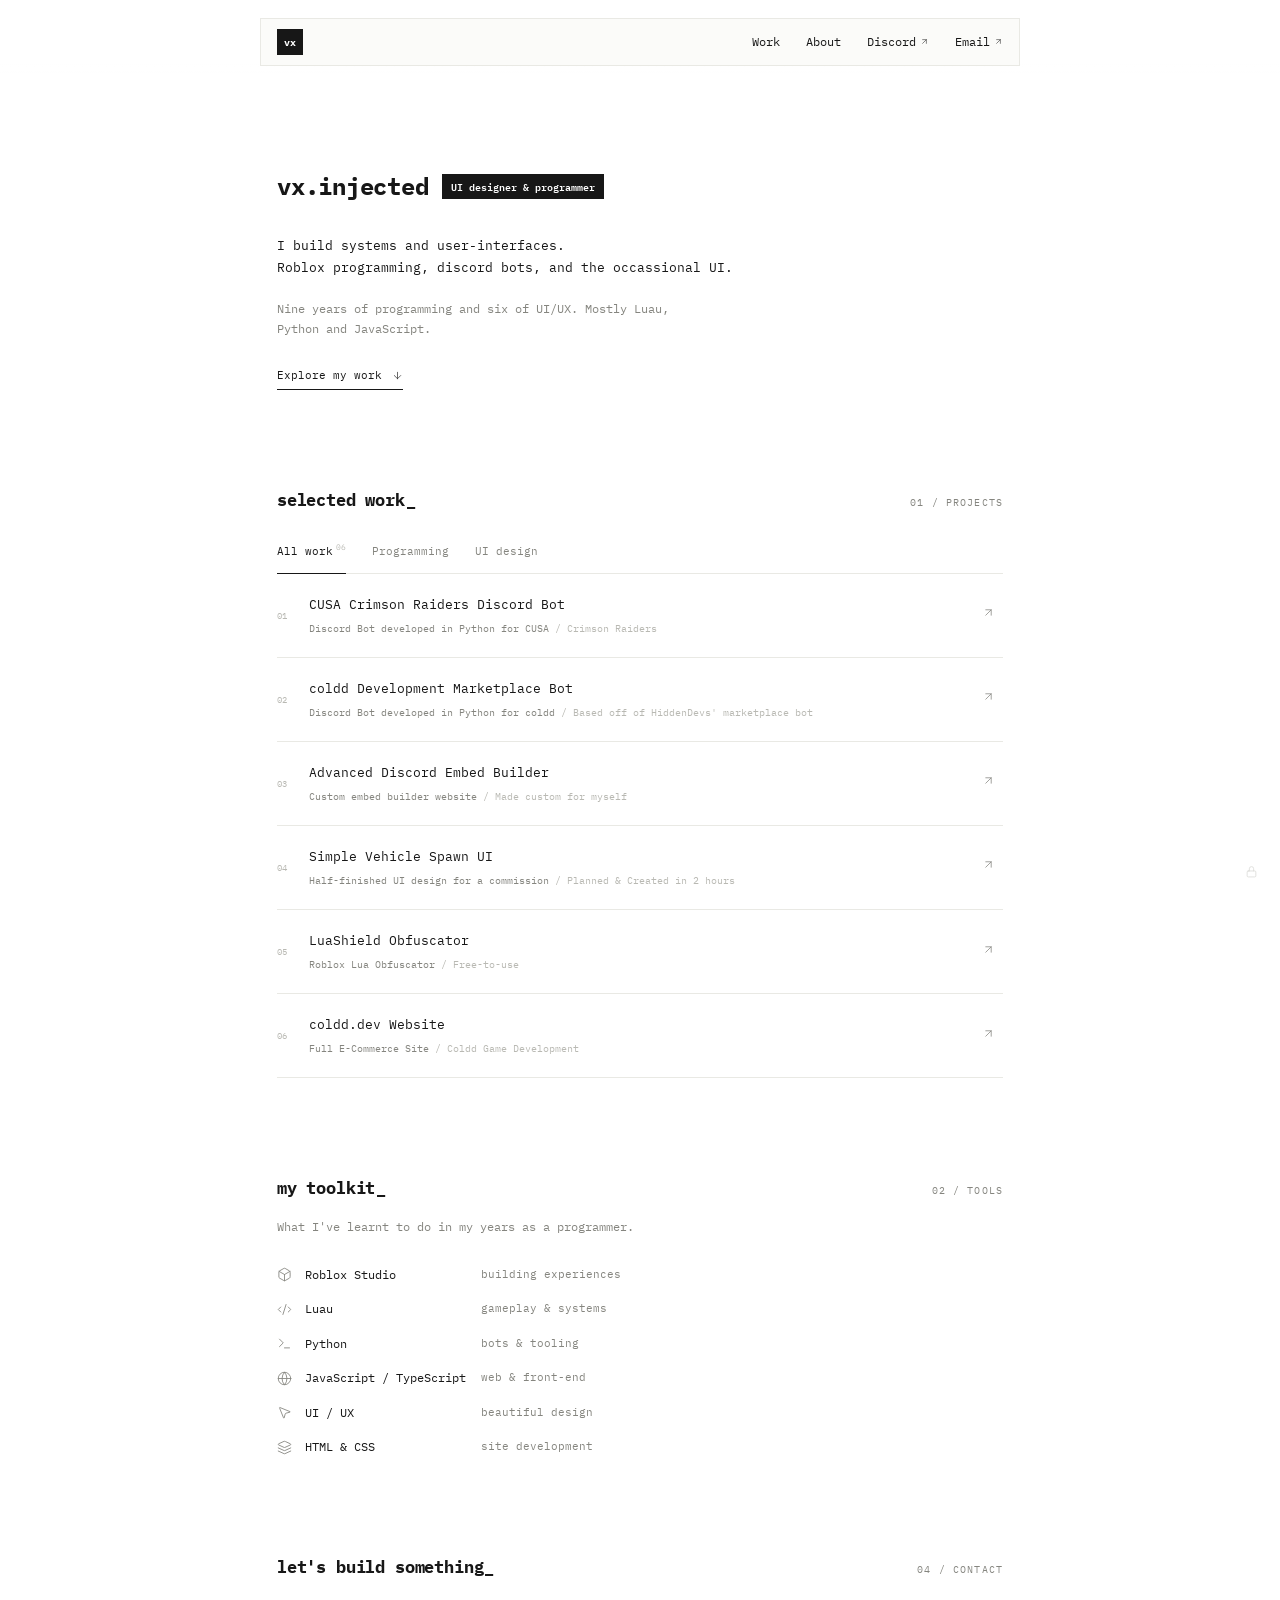
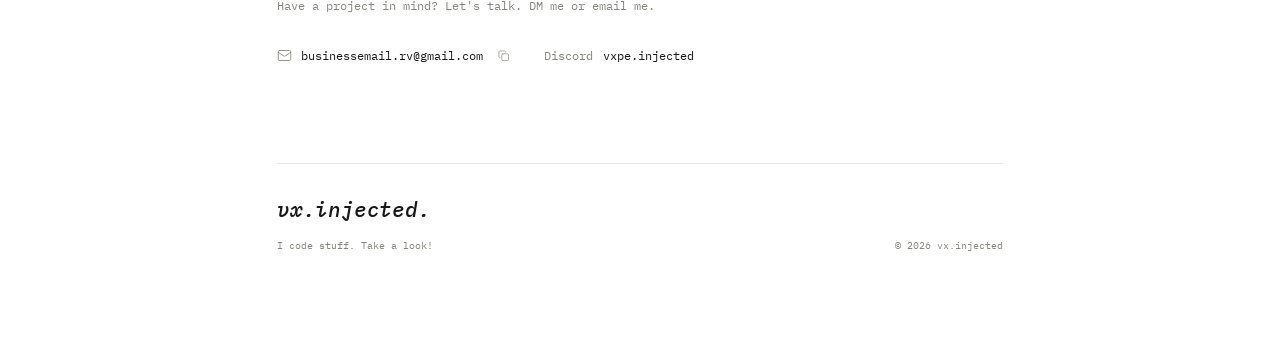
==== commit 905ebd66: "Clean URLs: no hash or index.html in the address bar" ====
--- a/index.html
+++ b/index.html
@@ -159,6 +159,10 @@
 .shake{animation:shake .4s}
 @keyframes shake{20%,60%{transform:translateX(-7px)}40%,80%{transform:translateX(7px)}}
 
+#mgr{position:fixed;inset:0;z-index:90;background:#fff;opacity:0;transform:translateY(12px);transition:opacity .3s,transform .4s var(--ease)}
+#mgr.on{opacity:1;transform:none}
+#mgr iframe{width:100%;height:100%;border:0;display:block}
+
 /* reveal */
 .rv{opacity:0;transform:translateY(16px);transition:opacity .8s var(--ease),transform .8s var(--ease);transition-delay:var(--d,0s)}
 .rv.show{opacity:1;transform:none}
@@ -381,6 +385,24 @@
   const b=$("#copy");b.classList.add("ok");setTimeout(()=>b.classList.remove("ok"),1400)});
 
 /* lock */
+/* editor opens over the page, no navigation */
+function openMgr(){
+  if($("#mgr"))return;
+  const w=document.createElement("div");w.id="mgr";
+  w.innerHTML='<iframe src="admin.html" title="manage" allow="clipboard-write"></iframe>';
+  document.body.appendChild(w);document.body.style.overflow="hidden";
+  requestAnimationFrame(()=>w.classList.add("on"));
+}
+function closeMgr(lock){
+  const w=$("#mgr");if(!w)return;
+  if(lock)sessionStorage.removeItem("vx_auth");
+  w.classList.remove("on");setTimeout(()=>{w.remove();document.body.style.overflow="";load()},300);
+}
+addEventListener("message",e=>{
+  if(e.origin!==location.origin)return;
+  if(e.data==="vx-close")closeMgr(false);
+  if(e.data==="vx-lock")closeMgr(true);
+});
 const pwM=$("#pw");
 $("#lock").addEventListener("click",()=>{pwM.classList.add("open");$("#pwe").textContent="";setTimeout(()=>$("#pwi").focus(),150)});
 function closePw(){pwM.classList.remove("open");$("#pwi").value=""}
@@ -391,7 +413,7 @@
   e.preventDefault();
   if(!(window.crypto&&crypto.subtle)){$("#pwe").textContent="needs a secure (https) connection";return}
   const h=await sha($("#pwi").value);
-  if(h===HASH){sessionStorage.setItem("vx_auth",HASH);location.href="admin.html"}
+  if(h===HASH){sessionStorage.setItem("vx_auth",HASH);closePw();openMgr()}
   else{$("#pwe").textContent="nope, try again";$("#pwi").value="";const d=$("#pwd");d.classList.remove("shake");void d.offsetWidth;d.classList.add("shake")}
 });
 addEventListener("keydown",e=>{
@@ -401,7 +423,18 @@
     if(e.key==="ArrowRight"){if(many)setImg(cur.k+1);else{const L=cur.kind==="p"?vis():D.gallery;if(cur.i<L.length-1){cur.i++;drawM()}}}
     if(e.key==="ArrowLeft"){if(many)setImg(cur.k-1);else if(cur.i>0){cur.i--;drawM()}}}
 });
-load();
+/* clean urls: scroll to sections without putting #hash or index.html in the address bar */
+function go(id){
+  if(!id||id==="top"){scrollTo({top:0,behavior:"smooth"});return}
+  const el=document.getElementById(id);if(el)el.scrollIntoView({behavior:"smooth",block:"start"});
+}
+document.addEventListener("click",e=>{
+  const a=e.target.closest('a[href^="#"]');if(!a)return;
+  e.preventDefault();go(a.getAttribute("href").slice(1));
+});
+const startHash=location.hash.slice(1);
+try{history.replaceState(null,"",location.pathname.replace(/index\.html$/,"")+location.search)}catch(e){}
+load().then(()=>{if(startHash)setTimeout(()=>go(startHash),200)});
 </script>
 </body>
 </html>
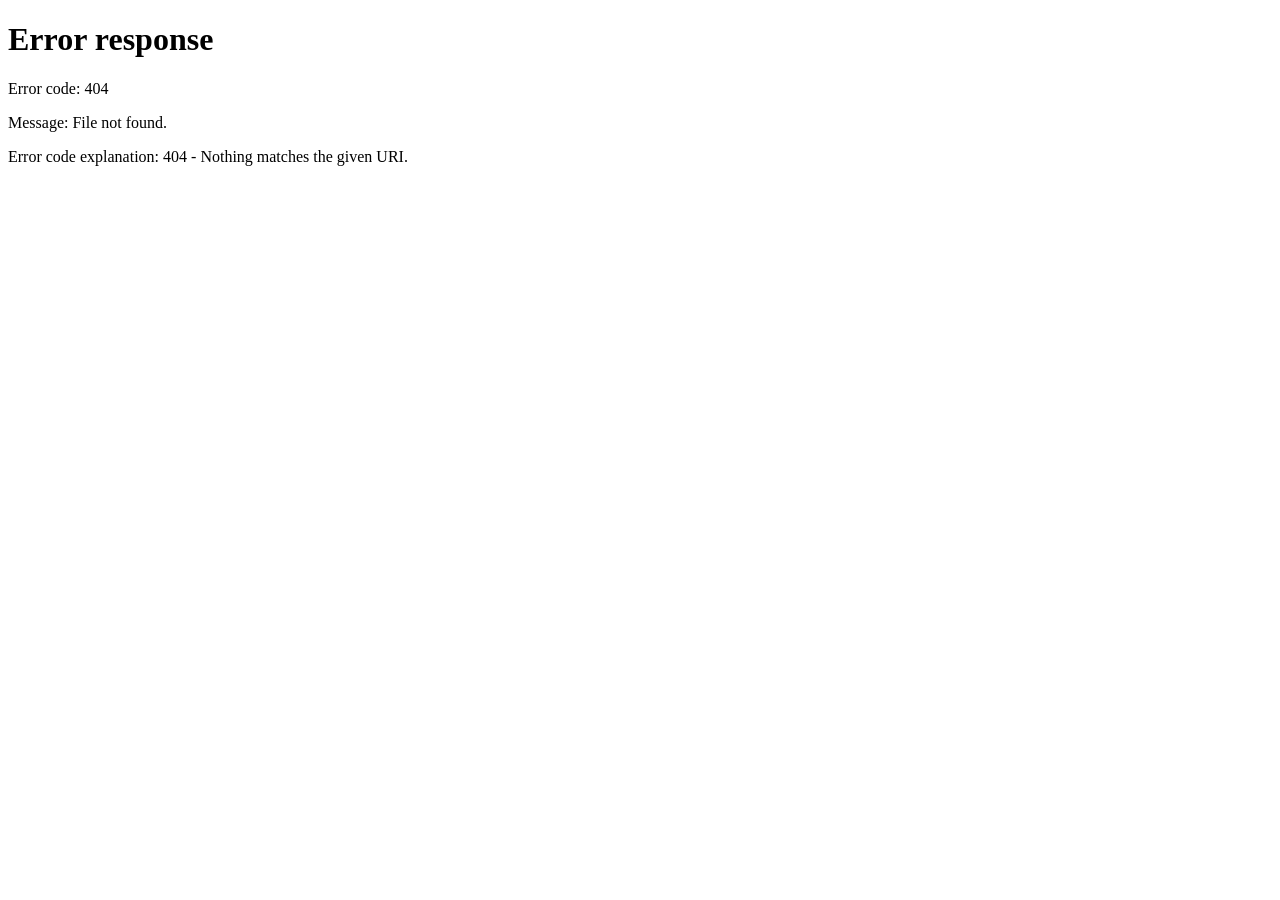
==== commit a08a0894: "Rename index to home, drop .html from links" ====
--- a/index.html
+++ b/index.html
@@ -4,437 +4,9 @@
 <meta charset="UTF-8">
 <meta name="viewport" content="width=device-width, initial-scale=1">
 <title>vx.injected</title>
-<meta name="description" content="My portfolio (vx.injected), contact me on discord @vx.injected or via e-mail at vxpeinjected@coldd.dev.">
-<meta name="theme-color" content="#ffffff">
-<link rel="icon" type="image/png" href="favicon.png">
-<link rel="preconnect" href="https://fonts.googleapis.com">
-<link rel="preconnect" href="https://fonts.gstatic.com" crossorigin>
-<link href="https://fonts.googleapis.com/css2?family=IBM+Plex+Mono:ital,wght@0,400;0,500;0,600;0,700;1,400;1,500&display=swap" rel="stylesheet">
-<style>
-:root{--bg:#fff;--paper:#fbfbf9;--ink:#171717;--mute:#85857f;--faint:#b9b9b3;--line:#e9e9e4;--fill:#f4f4f1;--ease:cubic-bezier(.2,.7,.2,1)}
-*{box-sizing:border-box;margin:0;padding:0}
-html{scroll-behavior:smooth;scroll-padding-top:96px}
-body{background:var(--bg);color:var(--ink);font:13px/1.7 "IBM Plex Mono",ui-monospace,SFMono-Regular,Menlo,Consolas,monospace;-webkit-font-smoothing:antialiased;padding-bottom:90px}
-body::before{content:"";position:fixed;top:0;left:0;right:0;height:20px;background:var(--bg);z-index:29;pointer-events:none}
-a{color:inherit;text-decoration:none}
-button{font:inherit;color:inherit;background:none;border:0;cursor:pointer;text-align:left}
-svg.i{width:1em;height:1em;fill:none;stroke:currentColor;stroke-width:1.4;stroke-linecap:round;stroke-linejoin:round;flex-shrink:0}
-::selection{background:var(--ink);color:#fff}
-.navwrap{max-width:none;margin:0;padding:18px 12px 12px;position:sticky;top:0;z-index:30;background:linear-gradient(var(--bg) 78%,rgba(255,255,255,0))}
-.navwrap .bar{max-width:760px;margin:0 auto}
-.bar{display:flex;align-items:center;justify-content:space-between;height:48px;padding:0 16px;background:rgba(251,251,249,.9);border:1px solid var(--line);backdrop-filter:blur(8px);transition:box-shadow .3s}
-.bar.stuck{box-shadow:0 6px 24px -14px rgba(0,0,0,.25)}
-.logo{display:grid;place-items:center;width:26px;height:26px;background:var(--ink);color:#fff;font-size:10px;font-weight:700;letter-spacing:.04em;transition:transform .4s var(--ease),background .25s,color .25s,box-shadow .25s}
-.logo:hover{transform:rotate(-8deg) scale(1.08);box-shadow:3px 3px 0 var(--faint)}
-.links{display:flex;gap:26px}
-.links a{position:relative;font-size:11.5px;display:inline-flex;align-items:center;gap:4px;padding:4px 0}
-.links a::after{content:"";position:absolute;left:0;bottom:0;height:1px;width:100%;background:var(--ink);transform:scaleX(0);transform-origin:right;transition:transform .35s var(--ease)}
-.links a:hover::after{transform:scaleX(1);transform-origin:left}
-.links a svg{font-size:9px;transition:transform .3s var(--ease)}
-.links a:hover svg{transform:translate(2px,-2px)}
-.col{max-width:784px;margin:0 auto;padding:0 29px}
-.hero{padding-top:72px}
-.status{display:flex;align-items:center;gap:8px;font-size:9.5px;letter-spacing:.14em;text-transform:uppercase;color:var(--mute)}
-.dot{position:relative;width:6px;height:6px;border-radius:50%;background:var(--ink)}
-.dot::after{content:"";position:absolute;inset:-4px;border-radius:50%;border:1px solid var(--ink);opacity:0;animation:ping 2.4s infinite}
-@keyframes ping{0%{transform:scale(.4);opacity:.5}80%,100%{transform:scale(1.5);opacity:0}}
-.nameRow{display:flex;align-items:center;flex-wrap:wrap;gap:14px;margin-top:22px}
-h1{font-size:24px;font-weight:700;letter-spacing:-.01em;line-height:1.2}
-.badge{background:var(--ink);color:#fff;font-size:10px;font-weight:600;padding:4px 9px;transition:transform .3s var(--ease),box-shadow .3s}
-.badge:hover{transform:translate(-2px,-2px);box-shadow:3px 3px 0 var(--faint)}
-.tag{margin-top:34px;font-size:13px;white-space:pre-line}
-.intro{margin-top:20px;font-size:12px;color:var(--mute);max-width:430px}
-.explore{display:inline-flex;align-items:center;gap:10px;margin-top:26px;font-size:11px;padding-bottom:5px;border-bottom:1px solid var(--ink)}
-.explore svg{transition:transform .45s var(--ease)}
-.explore:hover svg{transform:translateY(3px)}
-section.s{margin-top:96px}
-.sh{display:flex;justify-content:space-between;align-items:baseline}
-h2{font-size:17px;font-weight:700;letter-spacing:-.01em}
-.cur{display:inline-block;animation:blink 1.1s steps(1) infinite;margin-left:1px}
-@keyframes blink{50%{opacity:0}}
-.lab{font-size:9.5px;letter-spacing:.12em;text-transform:uppercase;color:var(--mute)}
-.blurb{margin-top:14px;font-size:11.5px;color:var(--mute)}
-.tabs{position:relative;display:flex;gap:26px;margin-top:26px;border-bottom:1px solid var(--line)}
-.tab{position:relative;padding:0 0 12px;font-size:11px;color:var(--mute);transition:color .25s}
-.tab:hover,.tab.on{color:var(--ink)}
-.tab sup{font-size:7.5px;margin-left:3px;color:var(--faint)}
-.ink{position:absolute;left:0;bottom:-1px;height:1px;background:var(--ink);transition:left .45s var(--ease),width .45s var(--ease)}
-.row{position:relative;display:grid;grid-template-columns:32px 1fr 30px;align-items:center;width:100%;padding:20px 0;border-bottom:1px solid var(--line)}
-.row::before{content:"";position:absolute;inset:0;background:var(--fill);transform:scaleY(0);transform-origin:bottom;transition:transform .35s var(--ease);z-index:0}
-.row:hover::before,.row:focus-visible::before{transform:scaleY(1)}
-.row>*{position:relative;z-index:1}
-.row .n{font-size:9px;color:var(--faint);transition:color .25s}
-.row .rt{display:block;transition:transform .4s var(--ease)}
-.row:hover .rt{transform:translateX(8px)}
-.row:hover .n{color:var(--ink)}
-.row .t{display:block;font-size:13px}
-.row .m{display:block;margin-top:4px;font-size:10px;color:var(--mute)}
-.row .m i{font-style:normal;color:var(--faint);margin-left:6px}
-.row .ar{justify-self:center;color:var(--mute);font-size:13px;transition:transform .4s var(--ease),color .25s}
-.row:hover .ar{transform:translate(-2px,-2px);color:var(--ink)}
-.empty{padding:26px 0;font-size:11.5px;color:var(--mute);border-bottom:1px solid var(--line)}
-.tools{margin-top:28px;display:grid;gap:15px}
-.tool{display:grid;grid-template-columns:28px 176px 1fr;align-items:center;font-size:11.5px}
-.tool svg{font-size:15px;color:var(--mute);transition:transform .4s var(--ease),color .25s}
-.tool:hover svg{transform:rotate(-8deg) scale(1.2);color:var(--ink)}
-.tool span.d{font-size:10.5px;color:var(--mute);transition:transform .35s var(--ease)}
-.tool:hover span.d{transform:translateX(5px)}
-.gal{margin-top:28px;display:grid;grid-template-columns:repeat(5,1fr);gap:12px}
-.item{display:block;width:100%}
-.frame{border:1px solid var(--line);padding:5px;background:#fff;transition:transform .45s var(--ease),box-shadow .45s var(--ease),border-color .25s}
-.item:hover .frame{transform:translateY(-6px) rotate(-.6deg);box-shadow:0 14px 26px -16px rgba(0,0,0,.35);border-color:var(--faint)}
-.in{position:relative;aspect-ratio:126/156;background:var(--fill);display:grid;place-items:center;overflow:hidden}
-.in img{position:absolute;inset:0;width:100%;height:100%;object-fit:cover;transition:transform .6s var(--ease)}
-.item:hover .in img{transform:scale(1.05)}
-.ph{display:grid;justify-items:center;gap:6px;color:var(--faint);font-size:7.5px;letter-spacing:.12em;text-transform:uppercase}
-.ph svg{font-size:18px}
-.in .gn{position:absolute;left:6px;bottom:5px;font-size:8px;color:var(--faint);z-index:1}
-.item .cap{display:block;margin-top:14px;font-size:10px}
-.contact{margin-top:28px;display:flex;align-items:center;flex-wrap:wrap;gap:6px 28px;font-size:11.5px}
-.mail{display:inline-flex;align-items:center;gap:9px}
-.mail>svg{font-size:15px;color:var(--mute)}
-.copy{position:relative;display:inline-grid;place-items:center;width:24px;height:24px;color:var(--mute);transition:color .2s,transform .3s var(--ease)}
-.copy:hover{color:var(--ink);transform:scale(1.15)}
-.copy .tip{position:absolute;left:50%;bottom:130%;transform:translate(-50%,4px);background:var(--ink);color:#fff;font-size:9px;padding:2px 7px;opacity:0;pointer-events:none;transition:.25s var(--ease);white-space:nowrap}
-.copy.ok .tip{opacity:1;transform:translate(-50%,0)}
-.dc{display:inline-flex;gap:10px}
-.dc b{font-weight:400;color:var(--mute)}
-
-footer.f{margin-top:96px;padding-top:28px;border-top:1px solid var(--line)}
-.fname{font-size:21px;font-style:italic;font-weight:500;letter-spacing:-.01em}
-.frow{display:flex;justify-content:space-between;gap:12px;margin-top:10px;font-size:9.5px;color:var(--mute);flex-wrap:wrap}
-
-/* lock */
-.lock{position:fixed;right:14px;bottom:14px;z-index:40;width:30px;height:30px;display:grid;place-items:center;color:var(--faint);opacity:.55;font-size:13px;transition:opacity .3s,color .3s}
-.lock:hover{opacity:1;color:var(--ink)}
-.lock .sh2{transition:transform .35s var(--ease);transform-origin:12px 11px}
-.lock:hover .sh2{transform:translateY(-1.5px)}
-.modal{position:fixed;inset:0;z-index:60;display:grid;place-items:center;padding:20px;background:rgba(20,20,18,.42);backdrop-filter:blur(7px);opacity:0;visibility:hidden;transition:opacity .3s,visibility .3s}
-.modal.open{opacity:1;visibility:visible}
-.dlg{position:relative;width:min(900px,100%);max-height:94vh;overflow:auto;background:#fff;padding:44px 48px 34px;transform:translateY(18px) scale(.97);transition:transform .45s var(--ease)}
-.modal.open .dlg{transform:none}
-.x{position:absolute;right:20px;top:18px;width:34px;height:34px;display:grid;place-items:center;font-size:18px;transition:transform .35s var(--ease)}
-.x:hover{transform:rotate(90deg)}
-.eb{font-size:9.5px;letter-spacing:.12em;text-transform:uppercase;color:var(--mute)}
-.dlg h3{margin-top:18px;font-size:21px;font-weight:700;letter-spacing:-.01em}
-.media{position:relative;margin-top:24px;aspect-ratio:16/9;background:var(--fill);border:1px solid var(--line);display:grid;place-items:center;overflow:hidden}
-.media img{position:absolute;inset:0;width:100%;height:100%;object-fit:contain;background:var(--fill);transition:opacity .3s}
-.mb{position:absolute;top:50%;transform:translateY(-50%);width:38px;height:38px;display:grid;place-items:center;background:rgba(255,255,255,.94);border:1px solid var(--line);font-size:15px;text-align:center;z-index:2;transition:background .25s,color .25s,transform .3s var(--ease),border-color .25s}
-.mb.l{left:12px}.mb.r{right:12px}
-.mb:hover{background:var(--ink);color:#fff;border-color:var(--ink)}
-.mb.l:hover{transform:translateY(-50%) translateX(-3px)}.mb.r:hover{transform:translateY(-50%) translateX(3px)}
-.cnt{position:absolute;left:12px;bottom:10px;z-index:2;font-size:9.5px;letter-spacing:.1em;background:rgba(255,255,255,.94);border:1px solid var(--line);padding:2px 8px}
-.icap{margin-top:10px;font-size:11px;color:var(--mute);min-height:0}
-.thumbs{display:flex;gap:8px;margin-top:12px;overflow-x:auto;padding:2px 2px 6px}
-.thumbs button{flex:0 0 88px;aspect-ratio:16/10;border:1px solid var(--line);padding:2px;background:#fff;opacity:.5;transition:opacity .25s,border-color .25s,transform .3s var(--ease)}
-.thumbs button:hover{opacity:.85;transform:translateY(-2px)}
-.thumbs button.on{opacity:1;border-color:var(--ink)}
-.thumbs img{display:block;width:100%;height:100%;object-fit:cover}
-.media .ph{font-size:10px;gap:8px;text-transform:none;letter-spacing:0}
-.media .ph svg{font-size:32px}
-.dlg .desc{margin-top:24px;font-size:12.5px;color:#3d3d39;white-space:pre-line}
-.chips{display:flex;flex-wrap:wrap;gap:8px;margin-top:16px}
-.chips span{border:1px solid var(--line);padding:3px 9px;font-size:10px;transition:background .2s,color .2s,border-color .2s}
-.chips span:hover{background:var(--ink);color:#fff;border-color:var(--ink)}
-.visit{display:inline-flex;align-items:center;gap:8px;margin-top:20px;padding:9px 15px;border:1px solid var(--ink);font-size:11px;background:linear-gradient(var(--ink),var(--ink)) left/0 100% no-repeat;transition:background-size .4s var(--ease),color .3s}
-.visit:hover{background-size:100% 100%;color:#fff}
-.visit svg{transition:transform .3s var(--ease)}
-.visit:hover svg{transform:translate(2px,-2px)}
-.mnav{display:flex;align-items:center;justify-content:space-between;margin-top:30px;padding-top:16px;border-top:1px solid var(--line);font-size:10.5px;color:var(--mute)}
-.mnav button{display:inline-flex;gap:6px;align-items:center;transition:color .2s,transform .3s var(--ease)}
-.mnav button:hover{color:var(--ink)}
-.mnav .pv:hover{transform:translateX(-3px)}.mnav .nx:hover{transform:translateX(3px)}
-.mnav button[disabled]{opacity:.3;pointer-events:none}
-
-/* password */
-.pwdlg{width:min(340px,100%);padding:30px 26px 22px;box-shadow:0 18px 50px -22px rgba(0,0,0,.35)}
-.pwdlg h3{font-size:15px;margin-top:0;font-weight:600}
-.pwdlg p{font-size:11px;color:var(--mute);margin-top:6px}
-.pwdlg form{margin-top:20px;display:flex;gap:8px}
-.pwdlg input{flex:1;min-width:0;border:1px solid var(--line);padding:10px 12px;font:inherit;font-size:12px;outline:none;transition:border-color .2s}
-.pwdlg input:focus{border-color:var(--ink)}
-.go{padding:0 16px;background:var(--ink);color:#fff;font-size:11px;transition:transform .3s var(--ease),box-shadow .3s}
-.go:hover{transform:translate(-2px,-2px);box-shadow:3px 3px 0 var(--faint)}
-.err{height:14px;margin-top:10px;font-size:10px;color:#b3261e}
-.shake{animation:shake .4s}
-@keyframes shake{20%,60%{transform:translateX(-7px)}40%,80%{transform:translateX(7px)}}
-
-#mgr{position:fixed;inset:0;z-index:90;background:#fff;opacity:0;transform:translateY(12px);transition:opacity .3s,transform .4s var(--ease)}
-#mgr.on{opacity:1;transform:none}
-#mgr iframe{width:100%;height:100%;border:0;display:block}
-
-/* reveal */
-.rv{opacity:0;transform:translateY(16px);transition:opacity .8s var(--ease),transform .8s var(--ease);transition-delay:var(--d,0s)}
-.rv.show{opacity:1;transform:none}
-@media(max-width:640px){
-  .col{padding:0 20px}.navwrap{padding:0 10px}.links{gap:16px}
-  .gal{grid-template-columns:repeat(3,1fr)}
-  .tool{grid-template-columns:26px 132px 1fr}
-  .dlg{padding:34px 22px 24px}.dlg h3{font-size:18px}
-  .hero{padding-top:56px}
-}
-@media(prefers-reduced-motion:reduce){*{animation:none!important;transition:none!important}.rv{opacity:1;transform:none}}
-</style>
+<meta name="robots" content="noindex">
+<meta http-equiv="refresh" content="0;url=home">
+<script>location.replace("home"+location.search+location.hash)</script>
 </head>
-<body>
-
-<div class="navwrap"><div class="bar" id="bar">
-  <a class="logo" id="logo" href="#top" aria-label="home">VX</a>
-  <nav class="links">
-    <a href="#work">Work</a>
-    <a href="#about">About</a>
-    <a id="nDiscord" href="#contact">Discord <svg class="i"><use href="#i-ur"/></svg></a>
-    <a id="nEmail" href="#contact">Email <svg class="i"><use href="#i-ur"/></svg></a>
-  </nav>
-</div></div>
-
-<main class="col" id="top">
-  <section class="hero" id="about">
-    <div class="status rv" id="status"><span class="dot"></span><span id="statusT"></span></div>
-    <div class="nameRow rv" style="--d:.08s"><h1 id="name"></h1><span class="badge" id="badge"></span></div>
-    <p class="tag rv" style="--d:.16s" id="tag"></p>
-    <p class="intro rv" style="--d:.24s" id="intro"></p>
-    <a class="explore rv" style="--d:.32s" href="#work">Explore my work <svg class="i"><use href="#i-down"/></svg></a>
-  </section>
-
-  <section class="s" id="work">
-    <div class="sh rv"><h2>selected work<span class="cur">_</span></h2><span class="lab">01 / Projects</span></div>
-    <div class="tabs rv" id="tabs" style="--d:.06s">
-      <button class="tab on" data-f="all">All work<sup id="cAll">00</sup></button>
-      <button class="tab" data-f="programming">Programming</button>
-      <button class="tab" data-f="ui design">UI design</button>
-      <span class="ink" id="inkbar"></span>
-    </div>
-    <div id="list"></div>
-  </section>
-
-  <section class="s" id="toolkit">
-    <div class="sh rv"><h2>my toolkit<span class="cur">_</span></h2><span class="lab">02 / Tools</span></div>
-    <p class="blurb rv" id="tkB"></p>
-    <div class="tools" id="tools"></div>
-  </section>
-
-  <section class="s" id="gallery">
-    <div class="sh rv"><h2>interface explorations<span class="cur">_</span></h2><span class="lab">03 / Gallery</span></div>
-    <p class="blurb rv" id="gaB"></p>
-    <div class="gal" id="gal"></div>
-  </section>
-
-  <section class="s" id="contact">
-    <div class="sh rv"><h2>let's build something<span class="cur">_</span></h2><span class="lab">04 / Contact</span></div>
-    <p class="blurb rv" id="coB"></p>
-    <div class="contact rv" style="--d:.1s">
-      <span class="mail"><svg class="i"><use href="#i-mail"/></svg><span id="email"></span>
-        <button class="copy" id="copy" aria-label="copy email"><svg class="i"><use href="#i-copy"/></svg><span class="tip">copied</span></button></span>
-      <span class="dc"><b>Discord</b><span id="disc"></span></span>
-    </div>
-  </section>
-
-  <footer class="f rv">
-    <div class="fname" id="fname"></div>
-    <div class="frow"><span id="fnote"></span><span id="fcopy"></span></div>
-  </footer>
-</main>
-
-<button class="lock" id="lock" aria-label="manage site">
-  <svg class="i" viewBox="0 0 24 24"><rect width="16" height="11" x="4" y="11" rx="2"/><g class="sh2"><path d="M8 11V7a4 4 0 0 1 8 0v4"/></g></svg>
-</button>
-
-<div class="modal" id="modal"><div class="dlg" id="dlg" role="dialog" aria-modal="true"></div></div>
-
-<div class="modal" id="pw"><div class="dlg pwdlg" id="pwd" role="dialog" aria-modal="true">
-  <button class="x" id="pwx" aria-label="close"><svg class="i"><use href="#i-x"/></svg></button>
-  <h3>Only vx here!</h3>
-  <form id="pwf"><input id="pwi" type="password" autocomplete="off" placeholder="password?" aria-label="password"><button class="go" type="submit">go</button></form>
-  <div class="err" id="pwe"></div>
-</div></div>
-
-<svg width="0" height="0" style="position:absolute" aria-hidden="true">
-<symbol id="i-ur" viewBox="0 0 24 24"><path d="M7 7h10v10"/><path d="M7 17 17 7"/></symbol>
-<symbol id="i-down" viewBox="0 0 24 24"><path d="M12 5v14"/><path d="m19 12-7 7-7-7"/></symbol>
-<symbol id="i-mail" viewBox="0 0 24 24"><rect width="20" height="16" x="2" y="4" rx="2"/><path d="m22 7-8.97 5.7a1.94 1.94 0 0 1-2.06 0L2 7"/></symbol>
-<symbol id="i-copy" viewBox="0 0 24 24"><rect width="14" height="14" x="8" y="8" rx="2"/><path d="M4 16c-1.1 0-2-.9-2-2V4c0-1.1.9-2 2-2h10c1.1 0 2 .9 2 2"/></symbol>
-<symbol id="i-x" viewBox="0 0 24 24"><path d="M18 6 6 18"/><path d="m6 6 12 12"/></symbol>
-<symbol id="i-image" viewBox="0 0 24 24"><rect width="18" height="18" x="3" y="3" rx="2"/><circle cx="9" cy="9" r="2"/><path d="m21 15-3.09-3.09a2 2 0 0 0-2.82 0L6 21"/></symbol>
-<symbol id="i-cube" viewBox="0 0 24 24"><path d="M21 8a2 2 0 0 0-1-1.73l-7-4a2 2 0 0 0-2 0l-7 4A2 2 0 0 0 3 8v8a2 2 0 0 0 1 1.73l7 4a2 2 0 0 0 2 0l7-4A2 2 0 0 0 21 16Z"/><path d="m3.3 7 8.7 5 8.7-5"/><path d="M12 22V12"/></symbol>
-<symbol id="i-code" viewBox="0 0 24 24"><path d="m18 16 4-4-4-4"/><path d="m6 8-4 4 4 4"/><path d="m14.5 4-5 16"/></symbol>
-<symbol id="i-pen" viewBox="0 0 24 24"><path d="M15.707 21.293a1 1 0 0 1-1.414 0l-1.586-1.586a1 1 0 0 1 0-1.414l5.586-5.586a1 1 0 0 1 1.414 0l1.586 1.586a1 1 0 0 1 0 1.414z"/><path d="m18 13-1.375-6.874a1 1 0 0 0-.746-.776L3.235 2.028a1 1 0 0 0-1.207 1.207L5.35 15.879a1 1 0 0 0 .776.746L13 18"/><path d="m2.3 2.3 7.286 7.286"/><circle cx="11" cy="11" r="2"/></symbol>
-<symbol id="i-cursor" viewBox="0 0 24 24"><path d="M4.037 4.688a.495.495 0 0 1 .651-.651l16 6.5a.5.5 0 0 1-.063.947l-6.124 1.58a2 2 0 0 0-1.438 1.435l-1.579 6.126a.5.5 0 0 1-.947.063z"/></symbol>
-<symbol id="i-layers" viewBox="0 0 24 24"><path d="M12.83 2.18a2 2 0 0 0-1.66 0L2.6 6.08a1 1 0 0 0 0 1.83l8.58 3.91a2 2 0 0 0 1.66 0l8.58-3.9a1 1 0 0 0 0-1.83Z"/><path d="m22 17.65-9.17 4.16a2 2 0 0 1-1.66 0L2 17.65"/><path d="m22 12.65-9.17 4.16a2 2 0 0 1-1.66 0L2 12.65"/></symbol>
-<symbol id="i-terminal" viewBox="0 0 24 24"><polyline points="4 17 10 11 4 5"/><line x1="12" x2="20" y1="19" y2="19"/></symbol>
-<symbol id="i-globe" viewBox="0 0 24 24"><circle cx="12" cy="12" r="10"/><path d="M12 2a14.5 14.5 0 0 0 0 20 14.5 14.5 0 0 0 0-20"/><path d="M2 12h20"/></symbol>
-</svg>
-
-<script>
-const HASH="6cb8947f869a1332785a2c4a673cb8a2529c528a0de18239c4a4594782599b29";
-const DEFAULT={"site": {"name": "vx.injected", "logo": "VX", "badge": "programmer & UI designer", "status": "open for commissions", "statusOn": true, "tagline": "I build systems and interfaces.\nRoblox programming, bots and thoughtful UI design.", "intro": "Nine years of programming and six of UI/UX. Mostly Luau, Python and JavaScript. Based in England.", "email": "businessemail.rv@gmail.com", "discord": "vxpe.injected", "discordUrl": "", "toolkitBlurb": "The tools behind the pixels and the play.", "galleryBlurb": "A little space for screens, concepts, and experiments.", "contactBlurb": "Have a project in mind? Let's talk.", "footerNote": "Code with purpose. Design with care."}, "projects": [], "toolkit": [{"id": "t1", "name": "Roblox Studio", "desc": "building experiences", "icon": "cube"}, {"id": "t2", "name": "Luau", "desc": "gameplay & systems", "icon": "code"}, {"id": "t3", "name": "Python", "desc": "bots & tooling", "icon": "terminal"}, {"id": "t4", "name": "JavaScript / TypeScript", "desc": "web & front-end", "icon": "globe"}, {"id": "t5", "name": "UI / UX", "desc": "player-first design", "icon": "cursor"}], "gallery": []};
-const $=(s,r=document)=>r.querySelector(s);
-const esc=s=>String(s==null?"":s).replace(/[&<>"']/g,c=>({"&":"&amp;","<":"&lt;",">":"&gt;",'"':"&quot;","'":"&#39;"}[c]));
-const url=u=>/^https?:\/\//i.test(u||"")?u:"";
-const img=u=>/^(https?:\/\/|uploads\/|data:image\/)/i.test(u||"")?u:"";
-const ico=n=>`<svg class="i"><use href="#i-${n}"/></svg>`;
-const pad=n=>String(n).padStart(2,"0");
-let D=DEFAULT, filter="all", cur=null;
-
-function norm(d){
-  d=d||{};
-  return {site:Object.assign({},DEFAULT.site,d.site||{}),
-    projects:Array.isArray(d.projects)?d.projects:[],
-    toolkit:Array.isArray(d.toolkit)?d.toolkit:DEFAULT.toolkit,
-    gallery:Array.isArray(d.gallery)?d.gallery:[]};
-}
-async function load(){
-  try{const r=await fetch("data.json?"+Date.now(),{cache:"no-store"});if(r.ok)D=norm(await r.json());}catch(e){D=norm(DEFAULT)}
-  render();
-}
-
-function render(){
-  const s=D.site;
-  document.title=s.name
-  $("#logo").textContent=s.logo||"VX";
-  $("#name").textContent=s.name;
-  $("#badge").textContent=s.badge;
-  $("#tag").textContent=s.tagline;
-  $("#intro").textContent=s.intro;
-  const st=$("#status");st.style.display=s.statusOn&&s.status?"":"none";$("#statusT").textContent=s.status;
-  $("#email").textContent=s.email;
-  $("#nEmail").href="mailto:"+s.email;
-  const du=url(s.discordUrl);
-  const nd=$("#nDiscord");nd.href=du||"#contact";if(du){nd.target="_blank";nd.rel="noopener"}else{nd.removeAttribute("target")}
-  $("#disc").textContent=s.discord;
-  $("#tkB").textContent=s.toolkitBlurb;$("#gaB").textContent=s.galleryBlurb;$("#coB").textContent=s.contactBlurb;
-  $("#fname").textContent=s.name+".";$("#fnote").textContent=s.footerNote;$("#fcopy").textContent="© "+new Date().getFullYear()+" "+s.name;
-  $("#cAll").textContent=pad(D.projects.length);
-  renderList();
-  $("#toolkit").style.display=D.toolkit.length?"":"none";
-  $("#tools").innerHTML=D.toolkit.map((t,i)=>`<div class="tool rv" style="--d:${i*.06}s">${ico(t.icon||"cube")}<span>${esc(t.name)}</span><span class="d">${esc(t.desc)}</span></div>`).join("");
-  $("#gallery").style.display=D.gallery.length?"":"none";
-  $("#gal").innerHTML=D.gallery.map((g,i)=>`<button class="item rv" style="--d:${i*.07}s" data-g="${i}"><div class="frame"><div class="in">${img(g.image)?`<img src="${esc(img(g.image))}" alt="${esc(g.caption)}" loading="lazy">`:`<div class="ph">${ico("image")}<span>no image</span></div>`}<span class="gn">${pad(i+1)}</span></div></div><span class="cap">${esc(g.caption)}</span></button>`).join("");
-  reveal();placeInk();
-}
-function vis(){return filter==="all"?D.projects:D.projects.filter(p=>(p.category||"programming")===filter)}
-function renderList(){
-  const L=vis();
-  $("#list").innerHTML=L.length?L.map((p,i)=>`<button class="row rv" style="--d:${i*.07}s" data-p="${i}"><span class="n">${pad(i+1)}</span><span class="rt"><span class="t">${esc(p.title)}</span><span class="m">${esc(p.meta||"")}${p.note?`<i>/ ${esc(p.note)}</i>`:""}</span></span><span class="ar">${ico("ur")}</span></button>`).join(""):`<div class="empty rv">${D.projects.length?"nothing in this category yet.":"projects coming soon."}</div>`;
-  reveal();
-}
-let io;
-function reveal(){
-  io&&io.disconnect();
-  io=new IntersectionObserver(es=>es.forEach(e=>{if(e.isIntersecting){
-    const t=e.target;t.classList.add("show");io.unobserve(t);
-    const done=()=>{t.classList.remove("rv","show");t.style.removeProperty("--d")};
-    t.addEventListener("transitionend",ev=>{if(ev.target===t&&ev.propertyName==="opacity")done()});
-    setTimeout(done,(parseFloat(t.style.getPropertyValue("--d"))||0)*1000+1100);
-  }}),{threshold:.08,rootMargin:"0px 0px -4% 0px"});
-  document.querySelectorAll(".rv:not(.show)").forEach(el=>io.observe(el));
-}
-function placeInk(){const t=$(".tab.on"),k=$("#inkbar");if(!t)return;k.style.left=t.offsetLeft+"px";k.style.width=t.offsetWidth+"px"}
-
-$("#tabs").addEventListener("click",e=>{const b=e.target.closest(".tab");if(!b)return;
-  document.querySelectorAll(".tab").forEach(x=>x.classList.toggle("on",x===b));filter=b.dataset.f;placeInk();renderList()});
-addEventListener("resize",placeInk);
-addEventListener("scroll",()=>$("#bar").classList.toggle("stuck",scrollY>20),{passive:true});
-document.fonts&&document.fonts.ready.then(placeInk);
-
-/* modal */
-function openM(kind,i){
-  cur={kind,i};drawM();$("#modal").classList.add("open");document.body.style.overflow="hidden";
-}
-function imgsOf(it){
-  if(Array.isArray(it.images)&&it.images.length)return it.images.filter(x=>img(x&&x.src));
-  return img(it.image)?[{src:it.image,caption:""}]:[];
-}
-function drawM(){
-  const {kind,i}=cur,L=kind==="p"?vis():D.gallery,it=L[i];if(!it)return closeM();
-  const ims=imgsOf(it),multi=ims.length>1,lk=url(it.link);
-  cur.ims=ims;cur.k=0;
-  const media=`<div class="media">${ims.length?`<img id="mimg" alt="">`:`<div class="ph">${ico("image")}<span>no preview yet</span></div>`}${multi?`<button class="mb l" data-im="-1" aria-label="previous image">←</button><button class="mb r" data-im="1" aria-label="next image">→</button><span class="cnt" id="cnt"></span>`:""}</div><div class="icap" id="icap"></div>${multi?`<div class="thumbs" id="thumbs">${ims.map((m,n)=>`<button data-th="${n}" aria-label="image ${n+1}"><img src="${esc(img(m.src))}" alt=""></button>`).join("")}</div>`:""}`;
-  const eb=kind==="p"?`project preview / ${esc(it.category||"programming")}`:`image preview / ${pad(i+1)}`;
-  const title=kind==="p"?it.title:(it.title||it.caption);
-  const tags=kind==="p"&&it.tags&&it.tags.length?`<div class="chips">${it.tags.map(t=>`<span>${esc(t)}</span>`).join("")}</div>`:"";
-  $("#dlg").innerHTML=`<button class="x" data-close aria-label="close">${ico("x")}</button>
-  <div class="eb">${eb}</div><h3>${esc(title)}</h3>${media}
-  ${it.desc?`<p class="desc">${esc(it.desc)}</p>`:""}${tags}
-  ${lk?`<a class="visit" href="${esc(lk)}" target="_blank" rel="noopener">view project ${ico("ur")}</a>`:""}
-  <div class="mnav"><button class="pv" ${i===0?"disabled":""} data-nav="-1">← prev</button><span>${pad(i+1)} / ${pad(L.length)}</span><button class="nx" ${i===L.length-1?"disabled":""} data-nav="1">next →</button></div>`;
-  if(ims.length)setImg(0,true);
-}
-function setImg(n,first){
-  const ims=cur.ims;if(!ims||!ims.length)return;
-  n=(n+ims.length)%ims.length;cur.k=n;
-  const el=$("#mimg"),m=ims[n];if(!el)return;
-  const apply=()=>{el.src=img(m.src);el.alt=m.caption||"";el.style.opacity=1};
-  if(first)apply();else{el.style.opacity=0;clearTimeout(setImg.t);setImg.t=setTimeout(apply,170)}
-  $("#icap").textContent=m.caption||"";
-  const c=$("#cnt");if(c)c.textContent=pad(n+1)+" / "+pad(ims.length);
-  document.querySelectorAll("#thumbs button").forEach((b,k)=>b.classList.toggle("on",k===n));
-}
-function closeM(){$("#modal").classList.remove("open");document.body.style.overflow=""}
-$("#list").addEventListener("click",e=>{const r=e.target.closest(".row");if(r)openM("p",+r.dataset.p)});
-$("#gal").addEventListener("click",e=>{const r=e.target.closest(".item");if(r)openM("g",+r.dataset.g)});
-$("#modal").addEventListener("click",e=>{
-  if(e.target.id==="modal"||e.target.closest("[data-close]"))return closeM();
-  const im=e.target.closest("[data-im]");if(im)return setImg(cur.k+ +im.dataset.im);
-  const th=e.target.closest("[data-th]");if(th)return setImg(+th.dataset.th);
-  const n=e.target.closest("[data-nav]");if(n){cur.i+=+n.dataset.nav;drawM()}});
-
-/* copy */
-$("#copy").addEventListener("click",async()=>{
-  try{await navigator.clipboard.writeText(D.site.email)}catch(e){const t=document.createElement("textarea");t.value=D.site.email;document.body.appendChild(t);t.select();document.execCommand("copy");t.remove()}
-  const b=$("#copy");b.classList.add("ok");setTimeout(()=>b.classList.remove("ok"),1400)});
-
-/* lock */
-/* editor opens over the page, no navigation */
-function openMgr(){
-  if($("#mgr"))return;
-  const w=document.createElement("div");w.id="mgr";
-  w.innerHTML='<iframe src="admin.html" title="manage" allow="clipboard-write"></iframe>';
-  document.body.appendChild(w);document.body.style.overflow="hidden";
-  requestAnimationFrame(()=>w.classList.add("on"));
-}
-function closeMgr(lock){
-  const w=$("#mgr");if(!w)return;
-  if(lock)sessionStorage.removeItem("vx_auth");
-  w.classList.remove("on");setTimeout(()=>{w.remove();document.body.style.overflow="";load()},300);
-}
-addEventListener("message",e=>{
-  if(e.origin!==location.origin)return;
-  if(e.data==="vx-close")closeMgr(false);
-  if(e.data==="vx-lock")closeMgr(true);
-});
-const pwM=$("#pw");
-$("#lock").addEventListener("click",()=>{pwM.classList.add("open");$("#pwe").textContent="";setTimeout(()=>$("#pwi").focus(),150)});
-function closePw(){pwM.classList.remove("open");$("#pwi").value=""}
-$("#pwx").addEventListener("click",closePw);
-pwM.addEventListener("click",e=>{if(e.target===pwM)closePw()});
-async function sha(t){const b=await crypto.subtle.digest("SHA-256",new TextEncoder().encode(t));return [...new Uint8Array(b)].map(x=>x.toString(16).padStart(2,"0")).join("")}
-$("#pwf").addEventListener("submit",async e=>{
-  e.preventDefault();
-  if(!(window.crypto&&crypto.subtle)){$("#pwe").textContent="needs a secure (https) connection";return}
-  const h=await sha($("#pwi").value);
-  if(h===HASH){sessionStorage.setItem("vx_auth",HASH);closePw();openMgr()}
-  else{$("#pwe").textContent="nope, try again";$("#pwi").value="";const d=$("#pwd");d.classList.remove("shake");void d.offsetWidth;d.classList.add("shake")}
-});
-addEventListener("keydown",e=>{
-  if(e.key==="Escape"){closeM();closePw()}
-  if($("#modal").classList.contains("open")&&cur){
-    const many=cur.ims&&cur.ims.length>1;
-    if(e.key==="ArrowRight"){if(many)setImg(cur.k+1);else{const L=cur.kind==="p"?vis():D.gallery;if(cur.i<L.length-1){cur.i++;drawM()}}}
-    if(e.key==="ArrowLeft"){if(many)setImg(cur.k-1);else if(cur.i>0){cur.i--;drawM()}}}
-});
-/* clean urls: scroll to sections without putting #hash or index.html in the address bar */
-function go(id){
-  if(!id||id==="top"){scrollTo({top:0,behavior:"smooth"});return}
-  const el=document.getElementById(id);if(el)el.scrollIntoView({behavior:"smooth",block:"start"});
-}
-document.addEventListener("click",e=>{
-  const a=e.target.closest('a[href^="#"]');if(!a)return;
-  e.preventDefault();go(a.getAttribute("href").slice(1));
-});
-const startHash=location.hash.slice(1);
-try{history.replaceState(null,"",location.pathname.replace(/index\.html$/,"")+location.search)}catch(e){}
-load().then(()=>{if(startHash)setTimeout(()=>go(startHash),200)});
-</script>
-</body>
+<body></body>
 </html>
